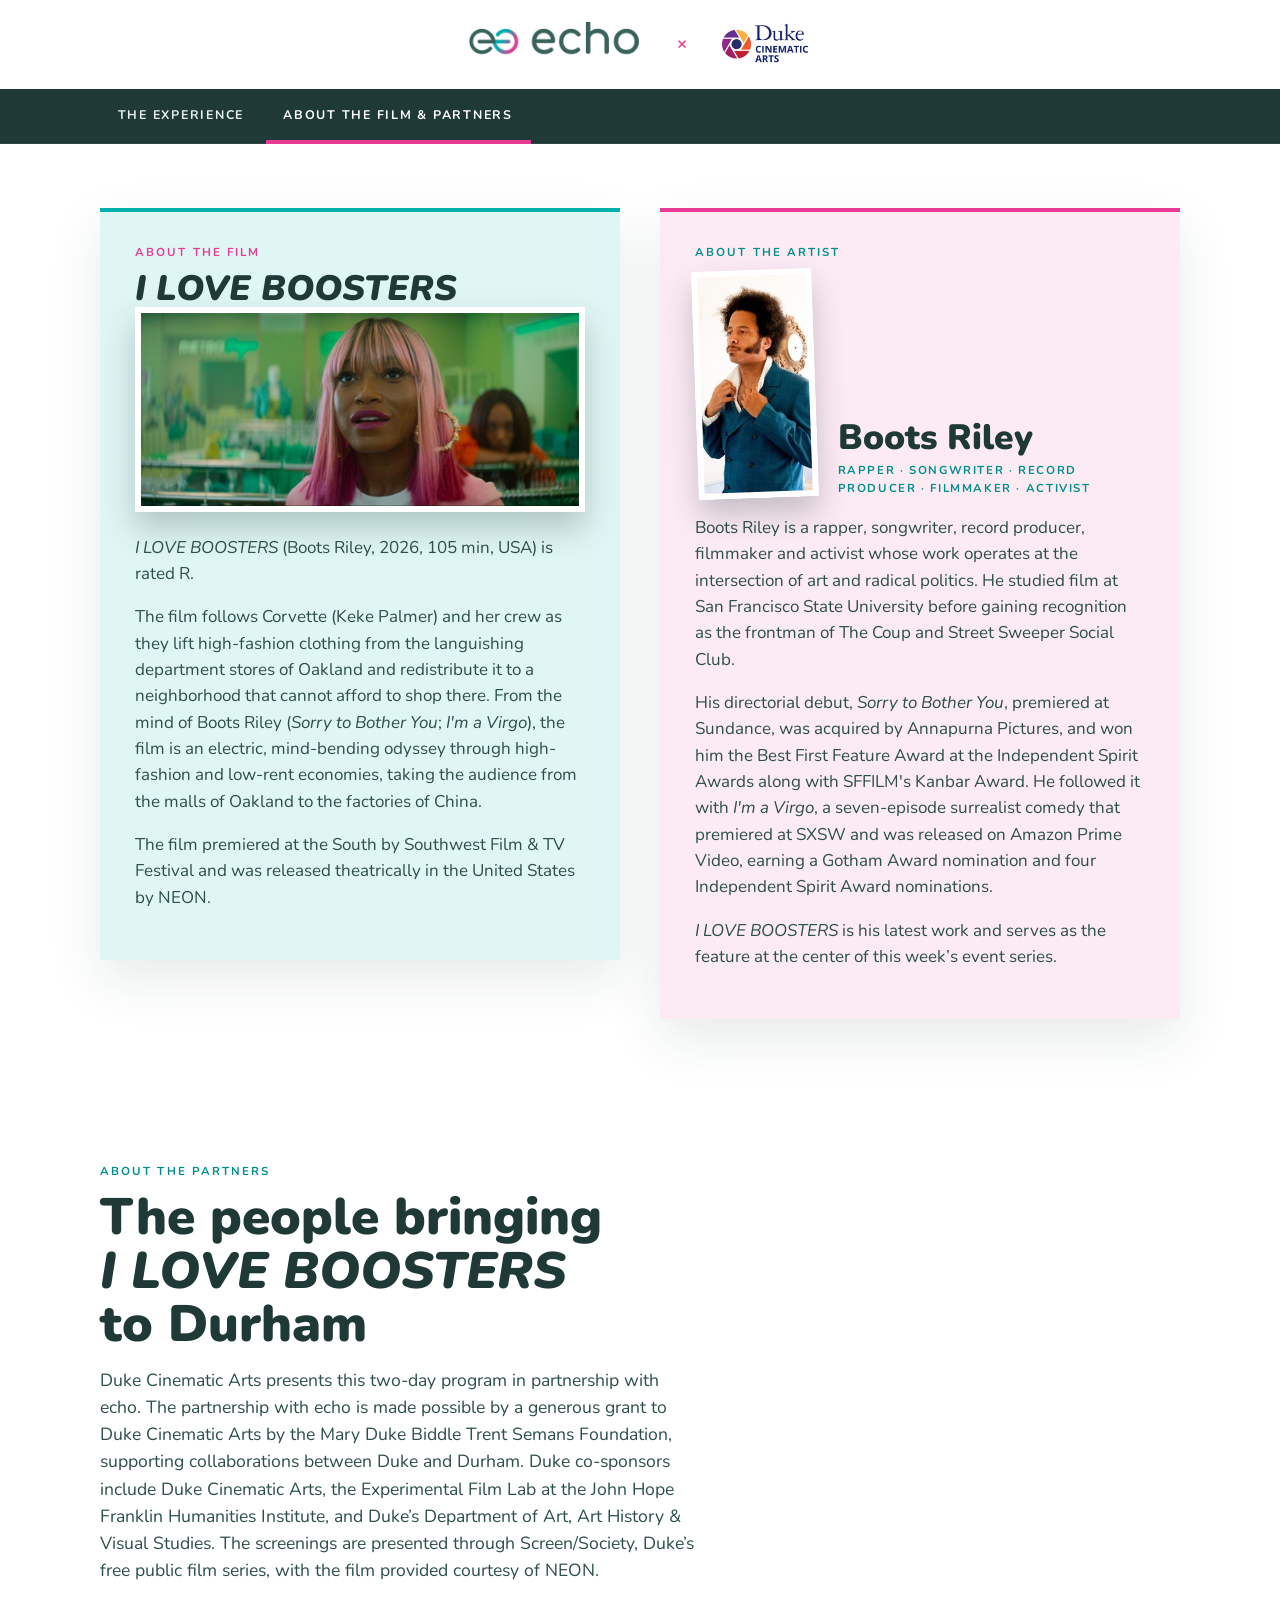
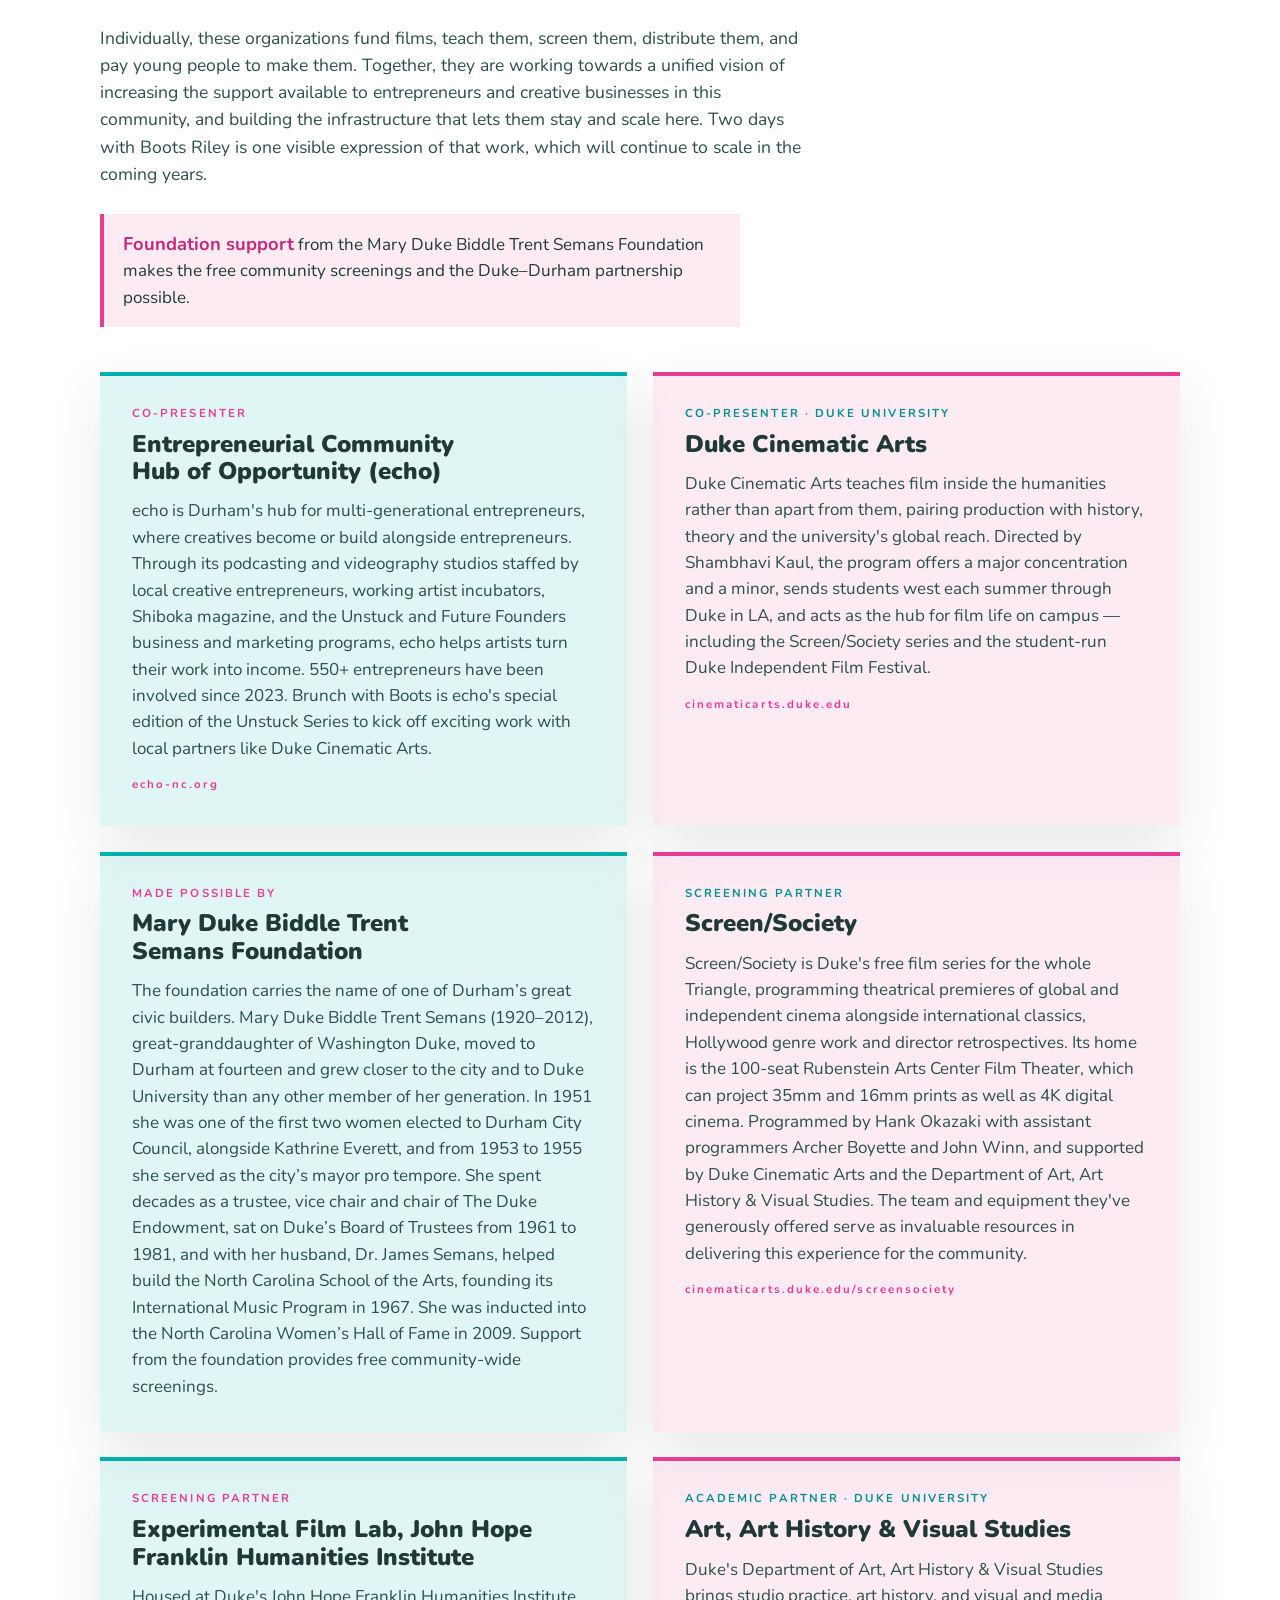
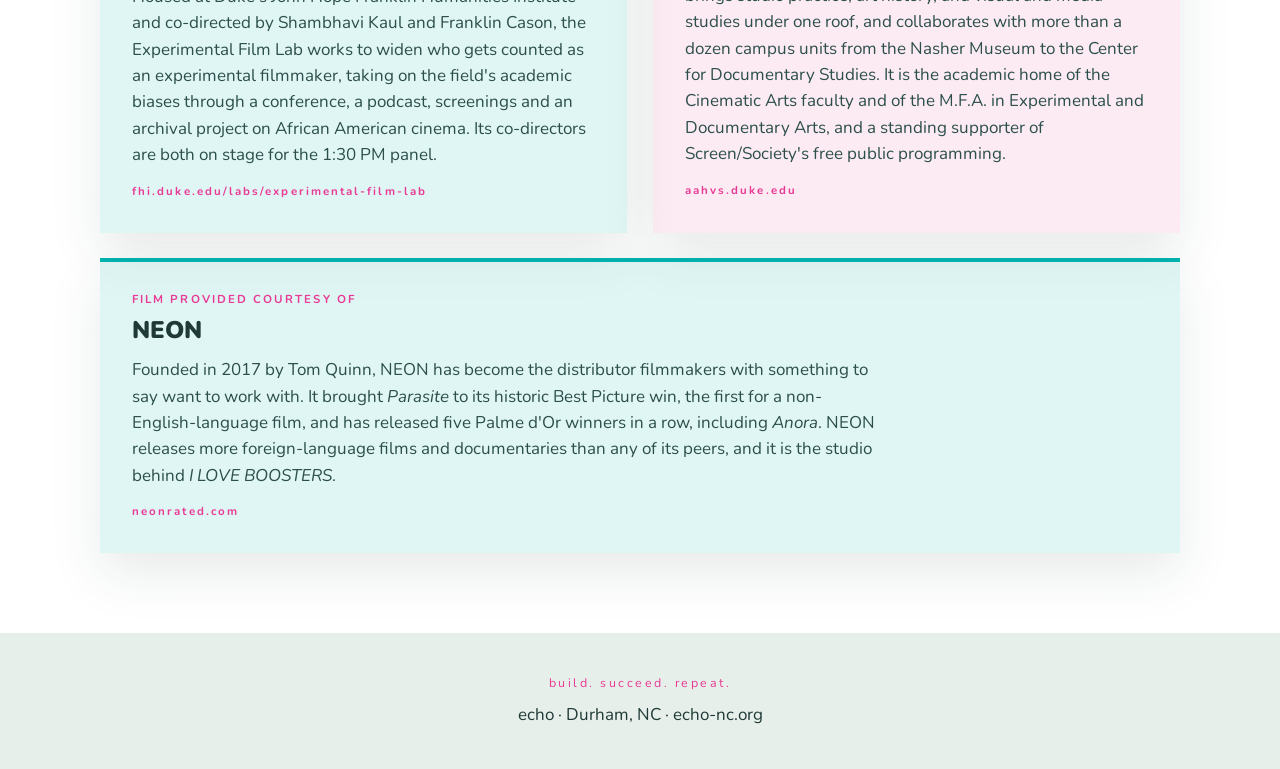
==== about.html @ ab5887fb "Remove mdbf.org link from the Semans Foundation card Co-Authored-By: Claude Fable 5.1 <noreply@anthr" ====
<!doctype html>
<html lang="en">
<head>
  <meta charset="utf-8">
  <meta name="viewport" content="width=device-width, initial-scale=1">
  <title>About the Film &amp; Partners · I LOVE BOOSTERS · echo × Duke Cinematic Arts</title>
  <meta name="description" content="About Boots Riley's I LOVE BOOSTERS (2026, 105 min, rated R), the filmmaker, and the Duke and Durham partners behind two days of free screenings and a community conversation.">
  <meta property="og:title" content="About the Film &amp; Partners · I LOVE BOOSTERS in Durham">
  <meta property="og:image" content="still.jpg">
  <meta property="og:type" content="website">
  <link rel="preconnect" href="https://fonts.googleapis.com">
  <link rel="preconnect" href="https://fonts.gstatic.com" crossorigin>
  <link rel="stylesheet" href="https://fonts.googleapis.com/css2?family=Nunito:ital,wght@0,400;0,600;0,700;0,900;1,400;1,700;1,900&display=swap">
  <link rel="stylesheet" href="styles.css?v=242fa9f0">
  <style>
    /* light theme for this page */
    html{color-scheme:light}
    body{background:var(--white);color:var(--green-ink)}
    .about-film,.partners{background:var(--white)}
    .about-film .about-grid{gap:2.5rem}
    .about-film article,.partner{
      background:rgba(0,176,173,.12);border-top:4px solid var(--sea);color:var(--green-ink);
      box-shadow:0 20px 50px rgba(31,57,54,.10)}
    .about-film article.artist,.partner:nth-child(even){background:rgba(232,59,148,.10);border-top-color:var(--pink)}
    .about-film .eyebrow,.partner .eyebrow{color:var(--pink)}
    .about-film article.artist .eyebrow,.partner:nth-child(even) .eyebrow{color:var(--sea-dim)}
    .about-film h2,.partner h3,.partners-head h2{color:var(--green-ink)}
    .about-film p,.partner p,.partners-head p{color:var(--green-deep)}
    .about-film .roles{color:var(--sea-dim)}
    .about-film .film-still{margin:0 0 1.4rem;border:6px solid var(--white);box-shadow:0 16px 30px rgba(31,57,54,.25)}
    .about-film .film-still img{width:100%;height:auto}
    .about-film .artist-head{margin-bottom:1rem}
    .about-film .artist-head img{box-shadow:0 16px 30px rgba(31,57,54,.25)}
    .partners-head .eyebrow{color:var(--sea-dim)}
    .partner-tag{color:var(--pink)}
    .partner-tag a{color:inherit;text-decoration:none}
    .partner-tag a:hover{text-decoration:underline}
    .partners .vision{max-width:64ch;color:var(--green-deep);font-size:1.1rem;margin:0}
    .partners .def{max-width:64ch;margin:1.6rem 0 2.8rem;background:rgba(232,59,148,.10);border-left-color:var(--pink);color:var(--green-ink)}
    .partners .def b{color:var(--pink-deep)}
  </style>
</head>
<body>
<header class="bar">
  <div class="wrap">
    <img src="logo_echo.png" alt="echo">
    <span class="x">×</span>
    <img src="logo_duke.png" alt="Duke Cinematic Arts">
  </div>
</header>

<nav class="tabs" aria-label="Page sections">
  <div class="wrap">
    <a href="index.html" class="tab">The Experience</a>
    <a href="about.html" class="tab is-active">About the Film &amp; Partners</a>
  </div>
</nav>

<section class="about-film" id="film">
  <div class="wrap about-grid">
    <article>
      <div class="eyebrow">About the film</div>
      <h2><em>I LOVE BOOSTERS</em></h2>
      <figure class="film-still"><img src="still.jpg" alt="Still from I LOVE BOOSTERS"></figure>
      <p><i>I LOVE BOOSTERS</i> (Boots Riley, 2026, 105 min, USA) is rated R.</p>
      <p>The film follows Corvette (Keke Palmer) and her crew as they lift high-fashion clothing from the languishing department stores of Oakland and redistribute it to a neighborhood that cannot afford to shop there. From the mind of Boots Riley (<i>Sorry to Bother You</i>; <i>I'm a Virgo</i>), the film is an electric, mind-bending odyssey through high-fashion and low-rent economies, taking the audience from the malls of Oakland to the factories of China.</p>
      <p>The film premiered at the South by Southwest Film &amp; TV Festival and was released theatrically in the United States by NEON.</p>
    </article>
    <article class="artist">
      <div class="eyebrow">About the artist</div>
      <div class="artist-head">
        <img src="boots2.jpg" alt="Boots Riley">
        <div>
          <h2>Boots Riley</h2>
          <p class="roles">Rapper · songwriter · record producer · filmmaker · activist</p>
        </div>
      </div>
      <p>Boots Riley is a rapper, songwriter, record producer, filmmaker and activist whose work operates at the intersection of art and radical politics. He studied film at San Francisco State University before gaining recognition as the frontman of The Coup and Street Sweeper Social Club.</p>
      <p>His directorial debut, <i>Sorry to Bother You</i>, premiered at Sundance, was acquired by Annapurna Pictures, and won him the Best First Feature Award at the Independent Spirit Awards along with SFFILM's Kanbar Award. He followed it with <i>I'm a Virgo</i>, a seven-episode surrealist comedy that premiered at SXSW and was released on Amazon Prime Video, earning a Gotham Award nomination and four Independent Spirit Award nominations.</p>
      <p><i>I LOVE BOOSTERS</i> is his latest work and serves as the feature at the center of this week’s event series.</p>
    </article>
  </div>
</section>

<section class="partners" id="partners">
  <div class="wrap">
    <div class="partners-head">
      <div class="eyebrow">About the partners</div>
      <h2>The people bringing <em>I LOVE BOOSTERS</em> to Durham</h2>
      <p>Duke Cinematic Arts presents this two-day program in partnership with echo. The partnership with echo is made possible by a generous grant to Duke Cinematic Arts by the Mary Duke Biddle Trent Semans Foundation, supporting collaborations between Duke and Durham. Duke co-sponsors include Duke Cinematic Arts, the Experimental Film Lab at the John Hope Franklin Humanities Institute, and Duke’s Department of Art, Art History &amp; Visual Studies. The screenings are presented through Screen/Society, Duke’s free public film series, with the film provided courtesy of NEON.</p>
    </div>
    <p class="vision">Individually, these organizations fund films, teach them, screen them, distribute them, and pay young people to make them. Together, they are working towards a unified vision of increasing the support available to entrepreneurs and creative businesses in this community, and building the infrastructure that lets them stay and scale here. Two days with Boots Riley is one visible expression of that work, which will continue to scale in the coming years.</p>
    <div class="def"><b>Foundation support</b> from the Mary Duke Biddle Trent Semans Foundation makes the free community screenings and the Duke–Durham partnership possible.</div>
    <div class="partner-grid">
      <div class="partner">
        <div class="eyebrow">Co-presenter</div>
        <h3>Entrepreneurial Community Hub of Opportunity (echo)</h3>
        <p>echo is Durham's hub for multi-generational entrepreneurs, where creatives become or build alongside entrepreneurs. Through its podcasting and videography studios staffed by local creative entrepreneurs, working artist incubators, Shiboka magazine, and the Unstuck and Future Founders business and marketing programs, echo helps artists turn their work into income. 550+ entrepreneurs have been involved since 2023. Brunch with Boots is echo's special edition of the Unstuck Series to kick off exciting work with local partners like Duke Cinematic Arts.</p>
      <div class="partner-tag"><a href="https://echo-nc.org" target="_blank" rel="noopener">echo-nc.org</a></div>
      </div>
      <div class="partner">
        <div class="eyebrow">Co-presenter · Duke University</div>
        <h3>Duke Cinematic Arts</h3>
        <p>Duke Cinematic Arts teaches film inside the humanities rather than apart from them, pairing production with history, theory and the university's global reach. Directed by Shambhavi Kaul, the program offers a major concentration and a minor, sends students west each summer through Duke in LA, and acts as the hub for film life on campus — including the Screen/Society series and the student-run Duke Independent Film Festival.</p>
      <div class="partner-tag"><a href="https://cinematicarts.duke.edu" target="_blank" rel="noopener">cinematicarts.duke.edu</a></div>
      </div>
      <div class="partner">
        <div class="eyebrow">Made possible by</div>
        <h3>Mary Duke Biddle Trent Semans Foundation</h3>
        <p>The foundation carries the name of one of Durham’s great civic builders. Mary Duke Biddle Trent Semans (1920–2012), great-granddaughter of Washington Duke, moved to Durham at fourteen and grew closer to the city and to Duke University than any other member of her generation. In 1951 she was one of the first two women elected to Durham City Council, alongside Kathrine Everett, and from 1953 to 1955 she served as the city’s mayor pro tempore. She spent decades as a trustee, vice chair and chair of The Duke Endowment, sat on Duke’s Board of Trustees from 1961 to 1981, and with her husband, Dr. James Semans, helped build the North Carolina School of the Arts, founding its International Music Program in 1967. She was inducted into the North Carolina Women’s Hall of Fame in 2009. Support from the foundation provides free community-wide screenings.</p>
      </div>
      <div class="partner">
        <div class="eyebrow">Screening partner</div>
        <h3>Screen/Society</h3>
        <p>Screen/Society is Duke's free film series for the whole Triangle, programming theatrical premieres of global and independent cinema alongside international classics, Hollywood genre work and director retrospectives. Its home is the 100-seat Rubenstein Arts Center Film Theater, which can project 35mm and 16mm prints as well as 4K digital cinema. Programmed by Hank Okazaki with assistant programmers Archer Boyette and John Winn, and supported by Duke Cinematic Arts and the Department of Art, Art History &amp; Visual Studies. The team and equipment they've generously offered serve as invaluable resources in delivering this experience for the community.</p>
      <div class="partner-tag"><a href="https://cinematicarts.duke.edu/screensociety" target="_blank" rel="noopener">cinematicarts.duke.edu/screensociety</a></div>
      </div>
      <div class="partner">
        <div class="eyebrow">Screening partner</div>
        <h3>Experimental Film Lab, John Hope Franklin Humanities Institute</h3>
        <p>Housed at Duke's John Hope Franklin Humanities Institute and co-directed by Shambhavi Kaul and Franklin Cason, the Experimental Film Lab works to widen who gets counted as an experimental filmmaker, taking on the field's academic biases through a conference, a podcast, screenings and an archival project on African American cinema. Its co-directors are both on stage for the 1:30 PM panel.</p>
      <div class="partner-tag"><a href="https://fhi.duke.edu/labs/experimental-film-lab" target="_blank" rel="noopener">fhi.duke.edu/labs/experimental-film-lab</a></div>
      </div>
      <div class="partner">
        <div class="eyebrow">Academic partner · Duke University</div>
        <h3>Art, Art History &amp; Visual Studies</h3>
        <p>Duke's Department of Art, Art History &amp; Visual Studies brings studio practice, art history, and visual and media studies under one roof, and collaborates with more than a dozen campus units from the Nasher Museum to the Center for Documentary Studies. It is the academic home of the Cinematic Arts faculty and of the M.F.A. in Experimental and Documentary Arts, and a standing supporter of Screen/Society's free public programming.</p>
      <div class="partner-tag"><a href="https://aahvs.duke.edu" target="_blank" rel="noopener">aahvs.duke.edu</a></div>
      </div>
      <div class="partner">
        <div class="eyebrow">Film provided courtesy of</div>
        <h3>NEON</h3>
        <p>Founded in 2017 by Tom Quinn, NEON has become the distributor filmmakers with something to say want to work with. It brought <i>Parasite</i> to its historic Best Picture win, the first for a non-English-language film, and has released five Palme d'Or winners in a row, including <i>Anora</i>. NEON releases more foreign-language films and documentaries than any of its peers, and it is the studio behind <i>I LOVE BOOSTERS</i>.</p>
      <div class="partner-tag"><a href="https://neonrated.com" target="_blank" rel="noopener">neonrated.com</a></div>
      </div>
    </div>
  </div>
</section>

<footer>
  <div class="wrap">
    <span class="tag">build. succeed. repeat.</span>
    <span>echo · Durham, NC · echo-nc.org</span>
  </div>
</footer>
</body>
</html>
---- styles.css ----
:root{
  /* echo brand kit */
  --green:#38635e; --green-deep:#2c4f4b; --green-ink:#1f3936;
  --mint:#e7efeb; --mint-dim:#c9d8d2;
  --pink:#e83b94; --pink-deep:#c42a79; --pink-velvet:#9c1f60; --pink-shadow:#5c1039;
  --sea:#00b0ad; --sea-dim:#008f8c; --white:#ffffff;
  --display:'Nunito', 'Proxima Nova', 'Segoe UI', system-ui, sans-serif;
  --body:'Nunito', 'Proxima Nova', 'Segoe UI', system-ui, sans-serif;
  --mono:'Nunito', 'Proxima Nova', 'Segoe UI', system-ui, sans-serif;
}
*{box-sizing:border-box}
html{color-scheme:dark}
body{margin:0;background:var(--green-ink);color:var(--white);font-family:var(--body);font-size:17px;line-height:1.55;overflow-x:hidden}
a{color:inherit}
img{max-width:100%;display:block}
h1,h2,h3{text-wrap:balance;margin:0}
.eyebrow{font-family:var(--mono);font-weight:700;font-size:.72rem;letter-spacing:.18em;text-transform:uppercase}

/* ---------- CURTAIN ---------- */
#stage{position:fixed;inset:0;z-index:100;pointer-events:auto}
#stage.open{pointer-events:none}
.panel{position:absolute;top:0;bottom:0;width:52%;
  background:
    repeating-linear-gradient(90deg,
      rgba(0,0,0,.28) 0 6px, rgba(0,0,0,0) 6px 38px,
      rgba(255,255,255,.10) 38px 52px, rgba(0,0,0,0) 52px 80px),
    linear-gradient(90deg,var(--pink-shadow),var(--pink-velvet) 30%,var(--pink-deep) 50%,var(--pink-velvet) 70%,var(--pink-shadow));
  box-shadow:0 0 60px rgba(0,0,0,.6);
  transition:transform 1.9s cubic-bezier(.76,0,.24,1), filter 1.9s ease;
  transform-origin:top;
}
.panel::after{content:"";position:absolute;inset:0;background:linear-gradient(180deg,rgba(0,0,0,.35),transparent 18%,transparent 85%,rgba(0,0,0,.45))}
.panel.l{left:0;border-right:2px solid var(--pink-shadow)}
.panel.r{right:0;border-left:2px solid var(--pink-shadow)}
#stage.open .panel.l{transform:translateX(-104%) scaleX(.55);filter:brightness(.7)}
#stage.open .panel.r{transform:translateX(104%) scaleX(.55);filter:brightness(.7)}
.valance{position:absolute;left:0;right:0;top:0;height:78px;z-index:2;
  background:linear-gradient(180deg,var(--pink-deep),var(--pink-velvet));
  border-bottom:6px solid var(--sea);
  transition:transform 1.2s cubic-bezier(.76,0,.24,1) .5s;}
.valance::before{content:"";position:absolute;left:0;right:0;bottom:-30px;height:30px;
  background:radial-gradient(circle at 50% 0,var(--pink-velvet) 0 58%,transparent 62%) 0 0/60px 30px repeat-x}
.valance::after{content:"";position:absolute;left:0;right:0;top:30px;height:12px;
  background:radial-gradient(circle,var(--sea) 0 3px,transparent 4px) 0 0/40px 12px repeat-x;opacity:.9;animation:twinkle 1.2s steps(2) infinite}
#stage.open .valance{transform:translateY(-140%)}
@keyframes twinkle{50%{opacity:.35}}
.stage-copy{position:absolute;inset:0;display:grid;place-items:center;text-align:center;z-index:3;
  transition:opacity .6s ease}
#stage.open .stage-copy{opacity:0}
.stage-copy .eyebrow{color:var(--white)}
.stage-copy h1 em{font-style:italic}
.stage-copy h1{font-family:var(--display);font-weight:900;font-size:clamp(2.4rem,8vw,5.6rem);line-height:1;color:var(--white);letter-spacing:-.01em;text-shadow:0 6px 0 var(--pink-shadow),0 16px 40px rgba(0,0,0,.5)}
.stage-copy button{margin-top:1.6rem;font:700 .8rem var(--mono);letter-spacing:.2em;text-transform:uppercase;background:var(--sea);color:var(--white);border:0;padding:1rem 1.8rem;border-radius:999px;cursor:pointer;box-shadow:0 8px 0 var(--sea-dim)}
.stage-copy button:hover{transform:translateY(2px);box-shadow:0 6px 0 var(--sea-dim)}
.stage-copy button:focus-visible{outline:3px solid var(--mint);outline-offset:3px}
.spot{position:absolute;inset:0;z-index:1;background:radial-gradient(ellipse 40% 55% at 50% 45%,rgba(231,239,235,.32),transparent 70%);mix-blend-mode:screen;animation:sway 5s ease-in-out infinite alternate}
@keyframes sway{from{transform:translateX(-4%)}to{transform:translateX(4%)}}
.presenters{display:grid;justify-items:center;gap:.7rem;margin-bottom:1.4rem}
.lockup{display:inline-flex;align-items:center;gap:1.1rem;background:var(--white);padding:.7rem 1.3rem;border-radius:999px;box-shadow:0 12px 30px rgba(0,0,0,.35)}
.lockup img{height:34px;width:auto}
.lockup .x{font-family:var(--mono);font-weight:700;color:var(--pink);font-size:1.1rem}
@media (max-width:820px){.lockup img{height:26px}.lockup{gap:.8rem;padding:.55rem 1rem}}

/* curtain pull rope */
.rope-wrap{display:grid;justify-items:center;gap:.4rem;margin-top:1.4rem}
.rope{position:relative;width:64px;height:150px;background:none;border:0;padding:0;cursor:grab;touch-action:none;display:block;transform-origin:top center;transition:transform .35s cubic-bezier(.2,.8,.2,1)}
.rope.pulling{cursor:grabbing;transition:none}
.rope .cord{position:absolute;left:50%;top:0;width:8px;height:96px;margin-left:-4px;border-radius:4px;transform-origin:top center;
  background:repeating-linear-gradient(-45deg,var(--sea) 0 6px,var(--sea-dim) 6px 12px);box-shadow:0 0 0 1px rgba(0,0,0,.25)}
.rope .knot{position:absolute;left:50%;top:92px;width:26px;height:16px;margin-left:-13px;border-radius:8px;background:var(--sea-dim);box-shadow:inset 0 -3px 0 rgba(0,0,0,.25)}
.rope .tassel{position:absolute;left:50%;top:106px;width:34px;height:44px;margin-left:-17px;border-radius:4px 4px 10px 10px;
  background:repeating-linear-gradient(90deg,var(--sea) 0 3px,var(--sea-dim) 3px 5px);box-shadow:0 10px 20px rgba(0,0,0,.35)}
.rope:hover .cord,.rope:focus-visible .cord{filter:brightness(1.1)}
.rope:focus-visible{outline:3px solid var(--white);outline-offset:6px;border-radius:8px}
.rope-hint{font-family:var(--mono);font-weight:700;font-size:.72rem;letter-spacing:.2em;text-transform:uppercase;color:var(--white);animation:bob 1.6s ease-in-out infinite}
@keyframes bob{50%{transform:translateY(4px)}}
.rope-corner{position:fixed;top:0;right:max(18px,4vw);height:110px;width:56px;z-index:101;opacity:0;pointer-events:none;transform:translateY(-70px);transition:opacity .5s ease 1.6s,transform .5s ease 1.6s}
.rope-corner .cord{height:64px}.rope-corner .knot{top:60px}.rope-corner .tassel{top:74px;height:34px}
#stage.open .rope-corner{opacity:1;pointer-events:auto;transform:translateY(0)}

/* ---------- PAGE ---------- */
.wrap{width:min(1080px,92vw);margin-inline:auto}
header.bar{background:#fff;color:var(--green-ink);padding:1.4rem 0}
header.bar .wrap{display:flex;align-items:center;justify-content:center;gap:2rem;flex-wrap:wrap}
header.bar img{height:44px;width:auto}
header.bar .x{font-family:var(--mono);color:var(--pink);font-weight:700}

/* hero — headline over the film still */
.hero{position:relative;background:var(--green-ink);padding:5rem 0 3.5rem;overflow:hidden;isolation:isolate;min-height:780px;display:flex;align-items:flex-end}
.hero-photo{position:absolute;inset:0;width:100%;height:100%;object-fit:cover;object-position:0% 0%;z-index:-2;max-width:none}
.hero::before{content:"";position:absolute;inset:0;z-index:-1;background:
  linear-gradient(90deg,rgba(31,57,54,.94) 0%,rgba(31,57,54,.8) 40%,rgba(31,57,54,.15) 75%,rgba(31,57,54,.05) 100%),
  linear-gradient(180deg,rgba(31,57,54,.6),transparent 30%,transparent 70%,rgba(31,57,54,.85))}
.hero::after{content:"";position:absolute;left:0;right:0;top:10px;height:12px;z-index:0;
  background:radial-gradient(circle,var(--mint) 0 3px,transparent 3.5px) 0 0/22px 12px repeat-x;opacity:.8;
  box-shadow:0 calc(100% + 0px) 0 0 transparent}
.hero .film-bottom{display:none}
.hero .hero-wrap{position:relative;display:grid;grid-template-columns:1fr;gap:2.5rem}
.hero-copy{max-width:30rem}
.hero-copy .eyebrow{color:var(--sea);margin-bottom:1rem}
.hero-copy h1{font-family:var(--display);font-weight:900;font-size:clamp(2.4rem,5.6vw,4.6rem);line-height:.98;letter-spacing:-.015em;color:var(--white);text-shadow:0 4px 30px rgba(0,0,0,.55)}
.hero-copy h1 em{font-style:italic;color:var(--pink)}
.hero .showtime{margin-top:1.2rem}
.hero .lede{margin-top:1.4rem;text-shadow:0 2px 12px rgba(0,0,0,.5)}
.marquee{border:4px solid var(--sea);padding:1.2rem 1.5rem 1.4rem;position:relative;background:var(--green-deep);
  box-shadow:inset 0 0 0 6px var(--green-ink),0 20px 60px rgba(0,0,0,.35)}
.marquee::before{content:"";position:absolute;inset:-14px;border:3px dotted var(--sea);border-radius:4px;opacity:.9;animation:chase 1.1s steps(2) infinite}
@keyframes chase{50%{opacity:.35}}
.marquee .eyebrow{color:var(--sea);margin-bottom:.8rem}
.marquee h1{font-family:var(--display);font-weight:900;font-size:clamp(2.6rem,6.2vw,5rem);line-height:.98;letter-spacing:-.01em;color:var(--mint)}
.marquee h1 em{font-style:normal;color:var(--pink);display:block}
.showtime{margin-top:1.4rem;display:flex;flex-wrap:wrap;gap:.5rem 1.5rem;font-family:var(--mono);font-weight:700;font-size:.85rem;color:var(--sea)}
.showtime span{white-space:nowrap}
.portrait{position:relative;justify-self:center;width:min(100%,380px)}
.portrait img{border:10px solid var(--mint);box-shadow:0 30px 60px rgba(0,0,0,.45);transform:rotate(-2.5deg)}
.portrait .tag{position:absolute;right:-14px;bottom:22px;background:var(--pink);color:#fff;font-family:var(--mono);font-size:.7rem;letter-spacing:.18em;text-transform:uppercase;padding:.55rem .9rem;transform:rotate(3deg);box-shadow:0 8px 20px rgba(0,0,0,.3)}
.lede{margin-top:1.6rem;max-width:60ch;font-size:1.15rem}
.lede strong{color:#fff}
.quiet{max-width:60ch;color:var(--mint)}
.cta{display:inline-flex;align-items:center;gap:.7rem;margin-top:1.8rem;background:var(--pink);color:#fff;text-decoration:none;font:900 1rem var(--body);letter-spacing:.04em;padding:1rem 1.6rem;border-radius:999px;box-shadow:0 8px 0 var(--pink-deep);transition:transform .15s,box-shadow .15s}
.cta:hover{transform:translateY(3px);box-shadow:0 5px 0 var(--pink-deep)}
.cta:focus-visible{outline:3px solid var(--sea);outline-offset:3px}
.cta .k{font-family:var(--mono);font-size:.7rem;background:rgba(0,0,0,.25);padding:.25rem .5rem;border-radius:4px}

/* hero (universe) + format cards */
.formats{display:grid;grid-template-columns:1fr 1fr;gap:1rem}
.format{display:grid;gap:.35rem;text-decoration:none;background:rgba(44,79,75,.92);backdrop-filter:blur(4px);border:2px solid var(--sea);padding:1.4rem 1.5rem;position:relative;transition:transform .15s,background .15s}
.format:hover{transform:translateY(-3px);background:var(--green-ink)}
.format:focus-visible{outline:3px solid var(--pink);outline-offset:3px}
.format .num{font-family:var(--mono);font-weight:700;font-size:.72rem;letter-spacing:.18em;text-transform:uppercase;color:var(--pink)}
.format .name{font-family:var(--display);font-weight:900;font-size:1.6rem;line-height:1.1;color:var(--white)}
.format .meta{color:var(--mint);font-size:.95rem}
.format .go{margin-top:.6rem;font-weight:900;color:var(--sea)}
.format:nth-child(2){border-color:var(--pink)}
.format:nth-child(2) .num{color:var(--sea)}
.format:nth-child(2) .go{color:var(--pink)}
/* ticket-shaped format cards */
.format.tkt{display:grid;grid-template-columns:1fr 112px;padding:0;gap:0;border:0;overflow:visible;background:none;backdrop-filter:none;
  --tk:var(--sea);
  -webkit-mask:radial-gradient(circle 13px at calc(100% - 112px) 0,transparent 98%,#000) top/100% 51% no-repeat,
               radial-gradient(circle 13px at calc(100% - 112px) 100%,transparent 98%,#000) bottom/100% 51% no-repeat;
          mask:radial-gradient(circle 13px at calc(100% - 112px) 0,transparent 98%,#000) top/100% 51% no-repeat,
               radial-gradient(circle 13px at calc(100% - 112px) 100%,transparent 98%,#000) bottom/100% 51% no-repeat}
.format.tkt:nth-child(2){--tk:var(--pink)}
.format.tkt .tkt-main{display:grid;gap:.35rem;padding:1.4rem 1.5rem;background:rgba(44,79,75,.94);border:2px solid var(--tk);border-right:0;border-radius:14px 0 0 14px;position:relative}
.format.tkt .tkt-stub{display:grid;align-content:center;justify-items:center;gap:.1rem;background:var(--tk);color:var(--white);border-left:2px dashed rgba(255,255,255,.7);border-radius:0 14px 14px 0;padding:1rem .6rem;text-align:center}
.format.tkt .stub-mo,.format.tkt .stub-admit{font-family:var(--mono);font-weight:700;font-size:.62rem;letter-spacing:.16em;text-transform:uppercase}
.format.tkt .stub-day{font-family:var(--display);font-weight:900;font-size:2.6rem;line-height:1}
.format.tkt .stub-admit{margin-top:.3rem;border:1.5px solid rgba(255,255,255,.7);padding:.2rem .45rem;border-radius:4px;font-size:.55rem}
.format.tkt .ico{color:var(--tk)}
.format.tkt .num{color:var(--tk)}
.format.tkt .go{color:var(--tk)}
.format.tkt:hover{transform:translateY(-3px);background:none}
.format.tkt:hover .tkt-main{background:var(--green-ink)}

/* box-office showtimes board */
.boxoffice{margin:0;max-width:none;width:100%;border:6px solid var(--green-ink);border-radius:14px;background:var(--green-ink);box-shadow:0 20px 50px rgba(0,0,0,.35),inset 0 0 0 2px rgba(255,255,255,.12);overflow:hidden}
.bo-head,.bo-foot{display:flex;justify-content:space-between;align-items:center;gap:1rem;padding:.55rem .9rem;font-family:var(--mono);font-weight:700;font-size:.7rem;letter-spacing:.2em;text-transform:uppercase;color:var(--white);background:var(--sea)}
.bo-head{position:relative}
.bo-head::before,.bo-head::after{content:"";position:absolute;left:8px;right:8px;height:6px;background:radial-gradient(circle,var(--white) 0 2px,transparent 2.5px) 0 0/16px 6px repeat-x;opacity:.85}
.bo-head::before{top:2px}.bo-head::after{bottom:2px}
.bo-foot{background:var(--green-deep);color:var(--mint);font-size:.62rem}
.bo-board{background:
  repeating-linear-gradient(180deg,rgba(255,255,255,.06) 0 1px,transparent 1px 9px),
  var(--green-ink);padding:.6rem .9rem}
.bo-row{display:grid;grid-template-columns:auto 1fr;gap:1rem;align-items:center;padding:.9rem .2rem;border-bottom:2px dashed rgba(255,255,255,.18)}
.bo-row:last-child{border-bottom:0}
.bo-time{font-family:var(--display);font-weight:900;font-size:2.4rem;line-height:1;letter-spacing:-.02em;color:var(--white);background:var(--white);color:var(--green-ink);padding:.35rem .55rem .3rem;border-radius:6px;min-width:6.2rem;text-align:center;box-shadow:inset 0 -3px 0 rgba(0,0,0,.15)}
.bo-time small{display:block;font-family:var(--mono);font-weight:700;font-size:.62rem;letter-spacing:.2em;margin-top:.15rem}
.bo-copy{display:grid;gap:.25rem}
.bo-copy b{font-family:var(--display);font-weight:900;font-size:1rem;line-height:1.2;letter-spacing:.04em;text-transform:uppercase;color:var(--white)}
.bo-copy span{font-size:.85rem;line-height:1.4;color:var(--mint)}
@media (max-width:820px){.bo-row{grid-template-columns:1fr}.bo-time{justify-self:start}}

/* showings + flyer */
.frames{display:grid;gap:2.2rem}
.frame.flyer{transform:rotate(-1.5deg)}
.sponsors{margin:1.2rem 0 0;max-width:52ch;font-size:.85rem;color:var(--mint);line-height:1.5;border-top:2px dashed rgba(255,255,255,.35);padding-top:1rem}
.feature .wrap + .wrap{margin-top:2rem}
@media (max-width:820px){.frame.flyer{transform:none}}

/* partners tab */
.partners{background:var(--green-deep);padding:4rem 0 5rem}
.partners-head{max-width:60ch;margin-bottom:2.5rem}
.partners-head .eyebrow{color:var(--sea);margin-bottom:.6rem}
.partners-head h2{font-family:var(--display);font-weight:900;font-size:clamp(2rem,4.5vw,3.2rem);line-height:1.05;color:var(--white)}
.partners-head p{color:var(--mint);font-size:1.1rem;margin:.9rem 0 0}
.partner-grid{display:grid;grid-template-columns:repeat(2,minmax(0,1fr));gap:1.6rem}
.partner{background:var(--green);border-top:4px solid var(--pink);padding:1.8rem 2rem 2rem;box-shadow:0 20px 50px rgba(0,0,0,.25);display:grid;gap:.5rem;align-content:start}
.partner:nth-child(even){border-top-color:var(--sea)}
.partner .eyebrow{color:var(--sea)}
.partner h3{font-family:var(--display);font-weight:900;font-size:1.5rem;line-height:1.15;color:var(--white)}
.partner p{margin:.3rem 0 0;color:var(--mint);max-width:60ch}
.partner-mark{display:flex;align-items:center;min-height:64px;margin-bottom:.4rem}
.partner-mark img{height:44px;width:auto;background:var(--white);padding:.5rem .9rem;border-radius:8px}
.partner-mark.plate{background:var(--green-ink);color:var(--white);padding:.7rem 1rem;border-radius:8px;flex-direction:column;align-items:flex-start;gap:.15rem}
.partner-mark.plate span{font-family:var(--display);font-weight:900;font-size:1.05rem;letter-spacing:-.01em;line-height:1.15}
.partner-mark.plate small{font-family:var(--mono);font-weight:700;font-size:.62rem;letter-spacing:.14em;text-transform:uppercase;color:var(--sea)}
.partner-tag{font-family:var(--mono);font-weight:700;font-size:.72rem;letter-spacing:.18em;color:var(--pink);margin-top:.4rem}
.partner:last-child:nth-child(odd){grid-column:1/-1}
.partner:last-child:nth-child(odd) p{max-width:75ch}
@media (max-width:820px){.partner-grid{grid-template-columns:1fr}}

/* echo member surprise */
.surprise-btn{position:fixed;right:max(18px,3vw);bottom:22px;z-index:90;display:inline-flex;align-items:center;gap:.7rem;background:var(--pink);color:var(--white);border:0;border-radius:999px;padding:.7rem 1.2rem .7rem .9rem;font-family:var(--body);font-weight:900;font-size:.95rem;line-height:1.05;cursor:pointer;box-shadow:0 10px 0 var(--pink-deep),0 20px 40px rgba(0,0,0,.35);animation:hover-bob 2.4s ease-in-out infinite;text-align:left}
.surprise-btn small{display:block;font-family:var(--mono);font-weight:700;font-size:.62rem;letter-spacing:.16em;text-transform:uppercase;opacity:.9;margin-bottom:.15rem}
.surprise-btn svg{flex:none;background:rgba(255,255,255,.18);border-radius:50%;padding:.35rem;width:36px;height:36px}
.surprise-btn:hover{animation-play-state:paused;transform:translateY(3px);box-shadow:0 7px 0 var(--pink-deep),0 16px 30px rgba(0,0,0,.35)}
.surprise-btn:focus-visible{outline:3px solid var(--sea);outline-offset:3px}
@keyframes hover-bob{0%,100%{transform:translateY(0)}50%{transform:translateY(-8px)}}
.surprise{position:fixed;inset:0;z-index:95;display:grid;place-items:center;padding:1.2rem}
.surprise[hidden],.panel-tab[hidden]{display:none!important}
.surprise-backdrop{position:absolute;inset:0;background:rgba(31,57,54,.8);backdrop-filter:blur(3px)}
.surprise-card{position:relative;width:min(680px,100%);max-height:92vh;overflow:auto;background:var(--green);color:var(--white);border:2px solid var(--pink);border-radius:16px;padding:2rem 2rem 1.8rem;box-shadow:0 40px 80px rgba(0,0,0,.5)}
.surprise-close{position:absolute;top:.7rem;right:.8rem;width:36px;height:36px;border-radius:50%;border:0;background:var(--green-ink);color:var(--white);font-size:1.4rem;line-height:1;cursor:pointer}
.surprise-close:focus-visible{outline:3px solid var(--sea)}
.tkt-top{display:grid;grid-template-columns:1fr auto;gap:1.5rem;align-items:start}
.surprise-card .eyebrow{color:var(--sea);margin-bottom:.6rem}
.surprise-card h2{font-family:var(--display);font-weight:900;font-size:clamp(1.5rem,3.4vw,2.1rem);line-height:1.1;color:var(--white)}
.surprise-card h2 em{font-style:italic;color:var(--pink)}
.surprise-card p{color:var(--mint);margin:.7rem 0 0;max-width:52ch}
.big-stub{background:var(--pink);color:var(--white);border-radius:12px;padding:.9rem .9rem;display:grid;justify-items:center;gap:.1rem;text-align:center;min-width:96px}
.big-stub .stub-mo,.big-stub .stub-admit{font-family:var(--mono);font-weight:700;font-size:.62rem;letter-spacing:.16em;text-transform:uppercase}
.big-stub .stub-day{font-family:var(--display);font-weight:900;font-size:2.6rem;line-height:1}
.big-stub .stub-admit{margin-top:.3rem;border:1.5px solid rgba(255,255,255,.7);padding:.2rem .45rem;border-radius:4px;font-size:.55rem}
.surprise-dl{display:grid;grid-template-columns:auto 1fr;gap:.4rem 1.2rem;margin:1.4rem 0 0;border-top:2px dashed rgba(255,255,255,.35);padding-top:1.2rem}
.surprise-dl dt{font-family:var(--mono);font-weight:700;font-size:.7rem;letter-spacing:.18em;text-transform:uppercase;color:var(--sea);padding-top:.2rem}
.surprise-dl dd{margin:0}
.surprise-card .note{margin-top:1.2rem;background:rgba(31,57,54,.6);border-left:4px solid var(--sea);padding:.8rem 1rem;font-size:.95rem;color:var(--white)}
.surprise-card .parking{margin-top:1rem;max-width:none}
.surprise-card .parking summary{background:var(--sea);box-shadow:0 6px 0 var(--sea-dim)}
@media (max-width:820px){.tkt-top{grid-template-columns:1fr}.big-stub{justify-self:start}.surprise-btn{right:14px;bottom:14px;font-size:.85rem}}

/* poster lightbox */
button.frame.flyer{cursor:zoom-in;border:0;font:inherit;color:inherit;text-align:left;width:100%;display:block}
button.frame.flyer:focus-visible{outline:3px solid var(--white);outline-offset:4px}
.frame .expand{position:absolute;right:14px;bottom:14px;width:36px;height:36px;border-radius:50%;background:var(--sea);color:var(--white);display:grid;place-items:center;box-shadow:0 6px 16px rgba(0,0,0,.35)}
.lightbox{position:fixed;inset:0;z-index:96;display:grid;place-items:center;padding:1.5rem}
.lightbox[hidden]{display:none!important}
.lightbox-backdrop{position:absolute;inset:0;background:rgba(31,57,54,.9);backdrop-filter:blur(3px)}
.lightbox img{position:relative;max-width:min(96vw,1400px);max-height:90vh;width:auto;height:auto;box-shadow:0 40px 80px rgba(0,0,0,.6);border:6px solid var(--white)}
.lightbox-close{position:fixed;top:1rem;right:1rem;z-index:2}

.inline-logo{display:inline-block;height:1.15em;width:auto;vertical-align:-.18em;background:var(--white);padding:.12em .4em;border-radius:.4em}
.showtime .with-logo{display:inline-flex;align-items:center;gap:.4em}
.showtime .inline-logo{height:1.7em}
.surprise-lock{display:grid;gap:.6rem;justify-items:start}
.lock-icon{width:52px;height:52px;border-radius:50%;background:var(--pink);color:var(--white);display:grid;place-items:center;margin-bottom:.3rem}
.lock-field{display:grid;gap:.35rem;width:min(100%,360px);margin-top:.6rem}
.lock-field span{font-family:var(--mono);font-weight:700;font-size:.7rem;letter-spacing:.18em;text-transform:uppercase;color:var(--sea)}
.lock-field input{font:600 1.1rem var(--body);padding:.75rem .9rem;border-radius:8px;border:2px solid var(--sea);background:var(--green-ink);color:var(--white);width:100%}
.lock-field input:focus{outline:3px solid var(--pink);outline-offset:2px}
.lock-error{color:var(--white);background:rgba(232,59,148,.25);border-left:4px solid var(--pink);padding:.6rem .9rem;margin:0;font-size:.95rem}
.lock-error[hidden]{display:none!important}
.surprise-lock .cta{margin-top:.6rem}
.surprise-body[hidden],.surprise-lock[hidden]{display:none!important}
.surprise-card .surprise-h2{font-family:var(--display);font-weight:900;font-size:clamp(1.5rem,3.4vw,2.1rem);line-height:1.1;color:var(--white)}
.surprise-card .surprise-h2 em{font-style:italic;color:var(--pink)}
/* brunch section reuses hero styling */
.brunch{position:relative;background:var(--green);padding:4.5rem 0 5rem;overflow:hidden}
.brunch::before{content:"";position:absolute;inset:0;background:radial-gradient(ellipse 55% 70% at 70% 30%,rgba(0,176,173,.16),transparent 70%),repeating-linear-gradient(0deg,transparent 0 3px,rgba(0,0,0,.05) 3px 4px);pointer-events:none}
.brunch-wrap{position:relative;display:grid;grid-template-columns:1fr;gap:2.5rem}
.marquee.small{display:grid;grid-template-columns:1.15fr .85fr;gap:2.5rem;align-items:center;padding:2rem 2.2rem}
.marquee.small .portrait{width:min(100%,250px);justify-self:end}
.brunch-body{display:grid;grid-template-columns:1.1fr .9fr;gap:3rem;align-items:start}
.brunch-body .pull{margin-top:0}
.marquee.small h1{font-size:clamp(2.4rem,5.4vw,4.4rem)}
.marquee.small .eyebrow,.marquee.small .showtime{color:var(--white)}
.marquee.small{border-color:var(--white)}
.marquee.small::before{border-color:var(--white)}
@media (max-width:820px){.formats{grid-template-columns:1fr}.hero{min-height:0;padding-top:300px}.hero-photo{height:320px;object-position:52% 30%}.hero::before{background:linear-gradient(180deg,rgba(31,57,54,.1) 0%,rgba(31,57,54,.1) 200px,rgba(31,57,54,1) 320px,rgba(31,57,54,1) 100%)}.brunch-wrap{grid-template-columns:1fr}.marquee.small{grid-template-columns:1fr;padding:1.4rem 1.4rem 1.8rem}.marquee.small .portrait{justify-self:center;width:min(70%,220px)}.brunch-body{grid-template-columns:1fr}}

/* ticket stub */
.ticket-strip{background:var(--mint);color:var(--green-ink);padding:3.5rem 0;font-size:20px}
.ticket{display:grid;grid-template-columns:1fr auto;border:2px dashed var(--green);border-radius:14px;overflow:hidden;background:#fff;box-shadow:0 20px 50px rgba(20,48,44,.12)}
.ticket .main{padding:1.8rem 2rem}
.ticket .stub{border-left:2px dashed var(--green);padding:1.8rem 1.6rem;display:grid;align-content:center;justify-items:center;text-align:center;background:var(--sea);color:var(--white);position:relative;min-width:170px}
.ticket .stub::before,.ticket .stub::after{content:"";position:absolute;left:-14px;width:24px;height:24px;border-radius:50%;background:var(--mint)}
.ticket .stub::before{top:-14px}.ticket .stub::after{bottom:-14px}
.ticket .eyebrow{color:var(--pink)}
.ticket h2{font-family:var(--display);font-weight:900;font-size:2rem;color:var(--green);margin:.3rem 0 .8rem}
.ticket dl{display:grid;grid-template-columns:auto 1fr;gap:.35rem 1.2rem;margin:0;font-size:1rem}
.ticket dt{font-family:var(--mono);font-weight:700;font-size:.72rem;letter-spacing:.18em;text-transform:uppercase;color:var(--sea);padding-top:.25rem}
.ticket dd{margin:0;font-weight:400}
.stub .big{font-family:var(--display);font-weight:900;font-size:3.2rem;line-height:1;color:var(--white)}
.stub .mono{font-family:var(--mono);font-size:.7rem;letter-spacing:.16em;text-transform:uppercase;color:var(--white)}
.stub .admit{margin-top:.8rem;font-family:var(--mono);font-size:.68rem;border:1.5px solid var(--green);padding:.3rem .6rem;border-radius:4px;letter-spacing:.14em}

/* unstuck explainer */
.unstuck{margin-top:2.5rem;display:grid;grid-template-columns:1fr;justify-items:center;text-align:center;border-top:2px solid var(--green);padding-top:2.2rem}
.unstuck .eyebrow{color:var(--pink);margin-bottom:.6rem}
.unstuck h3{font-family:var(--display);font-weight:900;font-size:32px;line-height:1.2;color:var(--green);max-width:30ch}
.unstuck-head{display:grid;justify-items:center}
.unstuck-head p{margin:1rem 0 0;color:var(--green);max-width:56ch;font-size:20px;font-weight:400}
.unstuck-list{list-style:none;margin:0;padding:0;display:grid;gap:.9rem}
.unstuck-list li{background:var(--green);color:var(--white);padding:1rem 1.2rem;border-left:4px solid var(--sea);line-height:1.45}
.unstuck-list b{color:var(--white);display:block;margin-bottom:.15rem}
@media (max-width:820px){.unstuck{grid-template-columns:1fr}}

/* tabs */
.tabs{background:var(--green-ink);border-bottom:1px solid rgba(255,255,255,.08)}
.tabs .wrap{display:flex;gap:.25rem}
.tab{font-family:var(--mono);font-weight:700;font-size:.78rem;letter-spacing:.14em;text-transform:uppercase;color:var(--mint);text-decoration:none;padding:1rem 1.1rem;border-bottom:4px solid transparent;margin-bottom:-1px}
.tab:hover{color:var(--white)}
.tab.is-active{color:var(--white);border-bottom-color:var(--pink)}
.tab:focus-visible{outline:3px solid var(--sea);outline-offset:-3px}
.parking{max-width:640px}
.parking summary{list-style:none;cursor:pointer;display:inline-flex;align-items:center;gap:.6rem;font-family:var(--mono);font-weight:700;font-size:.78rem;letter-spacing:.16em;text-transform:uppercase;color:var(--white);background:var(--sea);padding:.8rem 1.2rem;border-radius:999px;box-shadow:0 6px 0 var(--sea-dim);transition:transform .15s,box-shadow .15s}
.parking summary::-webkit-details-marker{display:none}
.parking summary::before{content:"+";font-size:1.1rem;line-height:1}
.parking[open] summary::before{content:"–"}
.parking summary:hover{transform:translateY(2px);box-shadow:0 4px 0 var(--green-ink)}
.parking summary:focus-visible{outline:3px solid var(--white);outline-offset:3px}
.parking figure{margin:1rem 0 0;background:var(--green-ink);padding:10px;box-shadow:0 20px 40px rgba(0,0,0,.3)}
.parking img{width:100%;height:auto}
.parking figcaption{font-family:var(--mono);font-weight:700;font-size:.68rem;letter-spacing:.12em;text-transform:uppercase;color:var(--mint);padding:.6rem .2rem 0}
/* about tab */
.about-film{background:var(--green-deep);padding:4rem 0 5rem}
.about-grid{display:grid;grid-template-columns:1fr 1fr;gap:3rem;align-items:start}
.about-film article{background:var(--green);border-top:4px solid var(--pink);padding:2rem 2.2rem;box-shadow:0 20px 50px rgba(0,0,0,.25)}
.about-film .artist{border-top-color:var(--sea)}
.about-film .eyebrow{color:var(--sea);margin-bottom:.5rem}
.about-film h2{font-family:var(--display);font-weight:900;font-size:2.2rem;line-height:1.05;color:var(--white)}
.about-film h2 em{font-style:italic}
.about-film p{color:var(--mint);max-width:62ch}
.about-film p small{display:block;margin-top:.4rem;font-family:var(--mono);font-weight:700;font-size:.7rem;letter-spacing:.12em;text-transform:uppercase;color:var(--sea)}
.def{margin:1.2rem 0 1rem;padding:1rem 1.2rem;background:var(--green-ink);border-left:4px solid var(--pink);color:var(--white)}
.def b{color:var(--pink);font-size:1.15rem}
.def span{font-family:var(--mono);font-size:.8rem;color:var(--sea)}
.press{display:grid;gap:1rem;margin-top:1.4rem}
.press .pull{margin:0}
.artist-head{display:flex;gap:1.4rem;align-items:flex-end}
.artist-head img{width:120px;height:auto;border:6px solid var(--white);box-shadow:0 16px 30px rgba(0,0,0,.35);transform:rotate(-2deg)}
.roles{font-family:var(--mono);font-weight:700;font-size:.72rem;letter-spacing:.14em;text-transform:uppercase;color:var(--sea);margin:.4rem 0 0}
.verse{font-style:italic;font-weight:600;color:var(--white);background:var(--green-ink);padding:1.2rem 1.4rem;border-left:4px solid var(--sea);margin:1.6rem 0 1.4rem;line-height:1.6}
.about-film .credits{margin:1.4rem 0 0}
.about-film .cta{margin-top:1.8rem}
@media (max-width:820px){.about-grid{grid-template-columns:1fr}.tabs .wrap{gap:0}.tab{padding:.9rem .8rem;font-size:.7rem}}

.format{position:relative}
.format .ico{position:absolute;top:1.2rem;right:1.3rem;color:var(--sea)}
.format:nth-child(2) .ico{color:var(--pink)}
.feature{isolation:isolate;overflow:hidden}
.frame.venue{transform:rotate(1.5deg);align-self:center}
.feature .wrap{position:relative}

/* double feature */
.feature{background:var(--pink);color:#fff;padding:4.5rem 0 5rem;position:relative}
.feature .wrap{display:grid;grid-template-columns:1fr 1fr;gap:3rem;align-items:center}
.feature .wrap + .wrap{display:block;margin-top:1.5rem}
.feature .eyebrow{color:var(--mint)}
.feature h2{font-family:var(--display);font-weight:900;font-size:clamp(2.2rem,5vw,3.8rem);line-height:1.02;letter-spacing:-.01em;margin:.5rem 0 1.2rem}
.feature h2 em{font-style:italic;font-family:var(--body);font-weight:900;color:var(--sea);display:block;font-size:.72em;letter-spacing:0}
.feature .when{font-family:var(--mono);font-size:.85rem;line-height:1.7}
.feature .when b{color:var(--white)}
.feature .note{margin-top:1.2rem;color:#fff;background:rgba(56,99,94,.45);border-left:4px solid var(--green);padding:.8rem 1rem;max-width:48ch;font-size:.95rem}
.frame{position:relative;background:var(--green-ink);padding:22px 12px;box-shadow:0 30px 60px rgba(0,0,0,.35);transform:rotate(1.5deg)}
.frame::before,.frame::after{content:"";position:absolute;left:10px;right:10px;height:12px;background:radial-gradient(circle,var(--mint) 0 3px,transparent 3.5px) 0 0/22px 12px repeat-x;opacity:.9}
.frame::before{top:5px}.frame::after{bottom:5px}
.frame img{width:100%;height:auto;object-fit:cover}
.frame .clap{position:absolute;left:-18px;top:-18px;background:var(--sea);color:var(--white);font-family:var(--mono);font-size:.68rem;letter-spacing:.14em;text-transform:uppercase;padding:.5rem .8rem;transform:rotate(-4deg);box-shadow:0 8px 20px rgba(0,0,0,.3)}

/* about */
.about{background:var(--green-deep);padding:4.5rem 0 5rem}
.about .wrap{display:grid;grid-template-columns:1fr 1fr;gap:2.5rem}
.about .eyebrow{color:var(--sea);margin-bottom:.8rem}
.card{background:var(--green);border-top:4px solid var(--pink);padding:1.8rem 2rem;box-shadow:0 20px 50px rgba(0,0,0,.25)}
.card h3{font-family:var(--display);font-weight:900;font-size:1.7rem;letter-spacing:.02em;color:var(--mint)}
.card h3 small{display:block;font:700 .8rem var(--mono);color:var(--sea);letter-spacing:.16em;margin-top:.3rem}
.card p{margin:.9rem 0 0;color:var(--mint)}
.card p b{color:#fff}
.credits{margin-top:1.2rem;display:flex;flex-wrap:wrap;gap:.5rem}
.credits span{font-family:var(--mono);font-size:.68rem;letter-spacing:.12em;text-transform:uppercase;border:1px solid var(--sea);color:var(--sea);padding:.3rem .6rem;border-radius:999px}

/* pull quotes */
.pull{margin:1.8rem 0 0;padding:1.2rem 1.4rem 1.2rem 1.6rem;border-left:4px solid var(--sea);background:rgba(20,48,44,.45);max-width:56ch;position:relative}
.pull::before{content:"\201C";position:absolute;left:.55rem;top:-.35rem;font-family:var(--display);font-weight:900;font-size:3rem;color:var(--sea);line-height:1}
.pull p{margin:0;font-family:var(--body);font-style:italic;font-weight:700;font-size:1.2rem;line-height:1.4;color:#fff}
.pull cite{display:block;margin-top:.6rem;font:700 .72rem var(--mono);letter-spacing:.16em;text-transform:uppercase;font-style:normal;color:var(--sea)}
.feature .pull{border-left-color:var(--green);background:rgba(56,99,94,.45);margin-top:1.2rem}
.feature .pull::before,.feature .pull cite{color:var(--mint)}

footer{background:var(--mint);color:var(--green-ink);padding:2.5rem 0;text-align:center}
footer .wrap{display:grid;gap:.6rem;justify-items:center}
footer .tag{font-family:var(--mono);font-size:.78rem;letter-spacing:.2em;color:var(--pink)}
footer button{font:700 .72rem var(--mono);letter-spacing:.16em;text-transform:uppercase;background:none;border:1.5px solid var(--green);color:var(--green);padding:.55rem 1rem;border-radius:999px;cursor:pointer}
footer button:hover{background:var(--green);color:var(--mint)}

@media (max-width:820px){
  .hero .wrap,.feature .wrap,.about .wrap{grid-template-columns:1fr}
  .portrait{width:min(80%,320px)}
  .ticket{grid-template-columns:1fr}
  .ticket .stub{border-left:0;border-top:2px dashed var(--green)}
  .ticket .stub::before,.ticket .stub::after{display:none}
  .feature .frame{transform:none}
  header.bar img{height:34px}
}
@media (prefers-reduced-motion:reduce){
  .panel,.valance,.stage-copy,.rope,.rope-corner{transition:none}
  .rope-hint{animation:none}
  .spot,.marquee::before,.valance::after{animation:none}
}

/* curtain: skip the animation when reopening the page mid-session */
#stage.instant, #stage.instant .panel, #stage.instant .valance, #stage.instant .stage-copy, #stage.instant .rope-corner{transition:none!important}

/* curtain: when closing, let the panels shut before the headline and rope fade back in */
#stage:not(.open) .stage-copy{transition:opacity .6s ease 1.9s}
#stage:not(.open) .rope-corner{transition-delay:0s}
#stage.instant .stage-copy{transition:none!important}

/* brunch vendors */
.vendors{margin-top:2.5rem;border-top:2px solid var(--green);padding-top:2.2rem}
.vendors .eyebrow{color:var(--pink);margin-bottom:.6rem;text-align:center}
.vendors h3{text-align:center;font-family:var(--display);font-weight:900;font-size:32px;line-height:1.2;color:var(--green);margin:0 auto 1.6rem;max-width:30ch}
.vendor-grid{display:grid;grid-template-columns:repeat(2,minmax(0,1fr));gap:1.2rem}
.vendor{background:var(--white);color:var(--green-ink);padding:1.5rem 1.7rem;border-left:4px solid var(--sea);border-radius:0 12px 12px 0;box-shadow:0 14px 34px rgba(20,48,44,.10);display:grid;gap:.3rem;align-content:start}
.vendor:nth-child(even){border-left-color:var(--pink)}
.vendor img{height:auto;max-height:120px;max-width:260px;width:auto;justify-self:start;margin-bottom:.8rem}
.vendor b{font-family:var(--display);font-weight:900;font-size:1.25rem;line-height:1.15;color:var(--green)}
.vendor small{font-family:var(--mono);font-weight:700;font-size:.7rem;letter-spacing:.16em;text-transform:uppercase;color:var(--sea-dim)}
.vendor:nth-child(even) small{color:var(--pink)}
.vendor p{margin:.4rem 0 0;color:var(--green-deep);font-size:.95rem;line-height:1.5}
@media (max-width:820px){.vendor-grid{grid-template-columns:1fr}}

/* long showtime chips may wrap on phones */
@media (max-width:820px){.showtime span{white-space:normal}}

/* details card: learn-more toggle */
.ticket .more-btn{border:0;cursor:pointer;font:900 1rem var(--body);margin-top:1.6rem}
.ticket .more-btn:hover{transform:translateY(3px);box-shadow:0 5px 0 var(--pink-deep)}
.brunch-more[hidden]{display:none!important}
.brunch-more{scroll-margin-top:1rem}
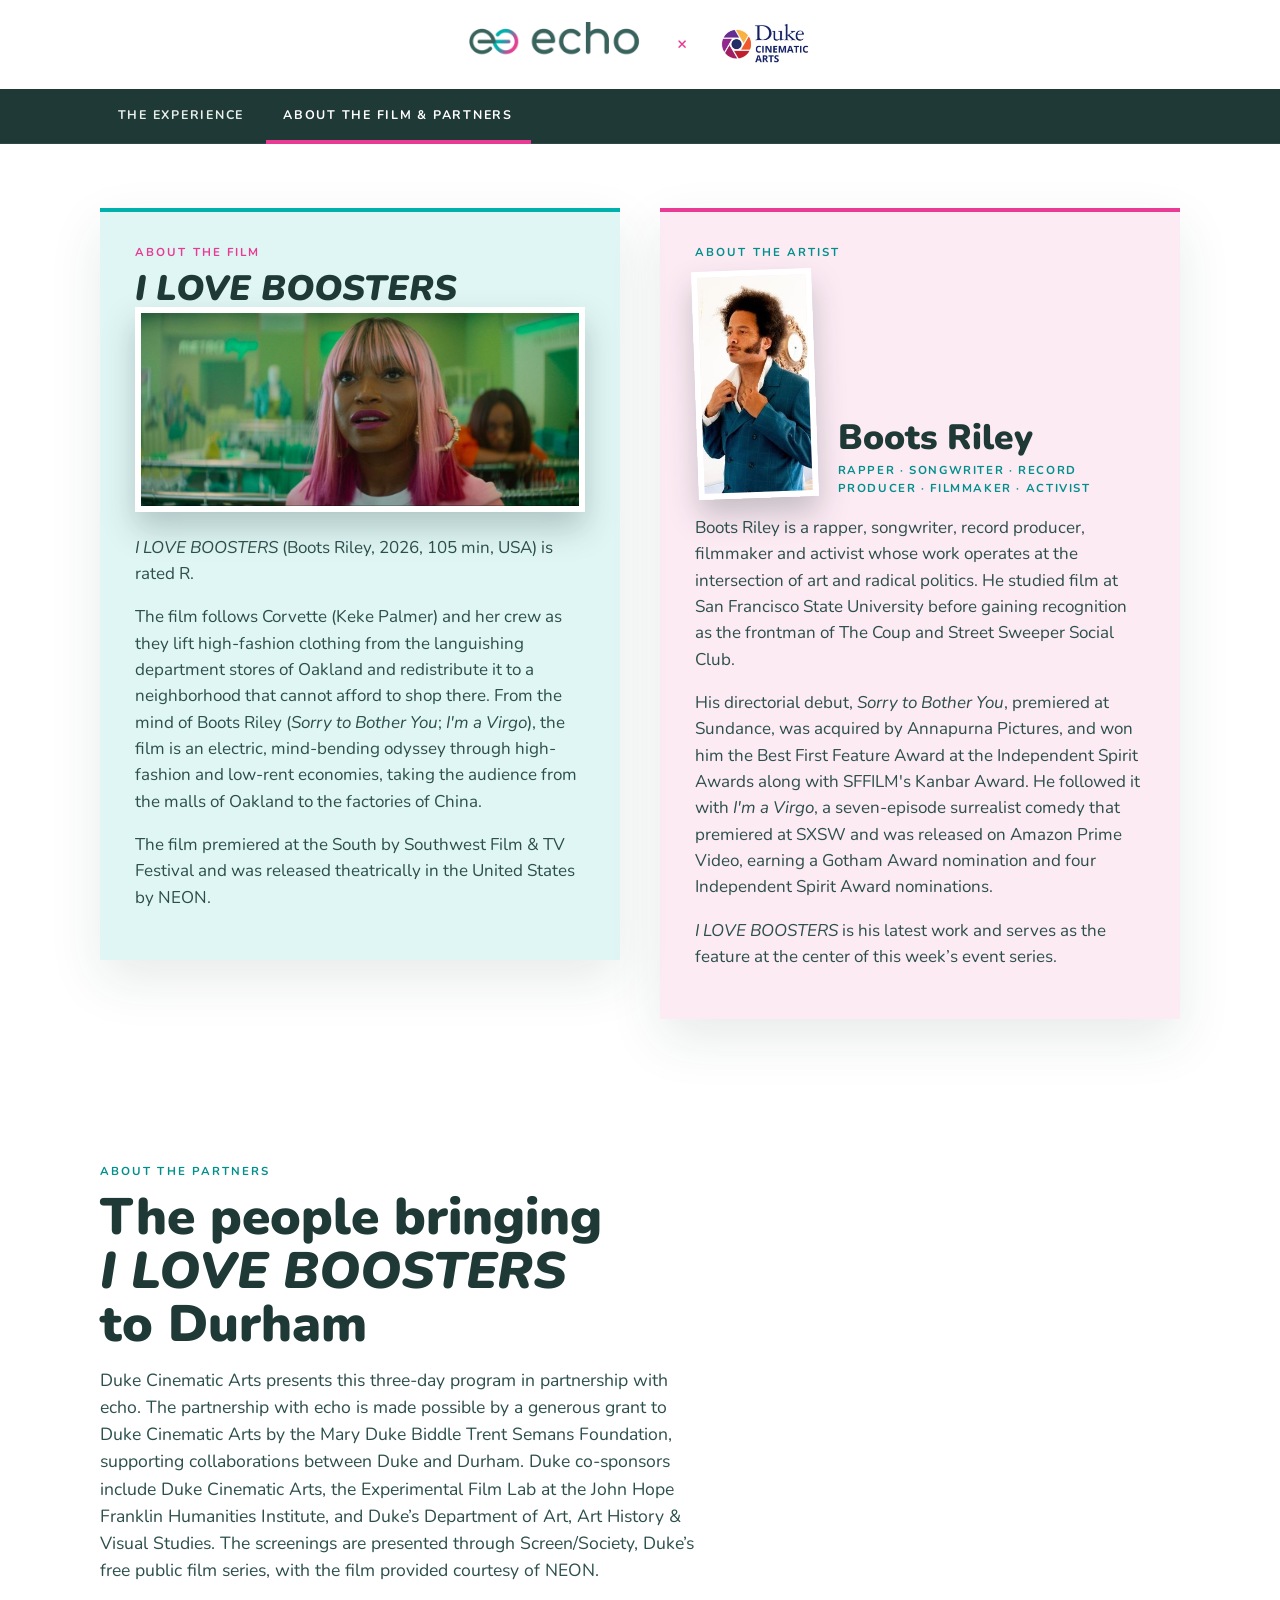
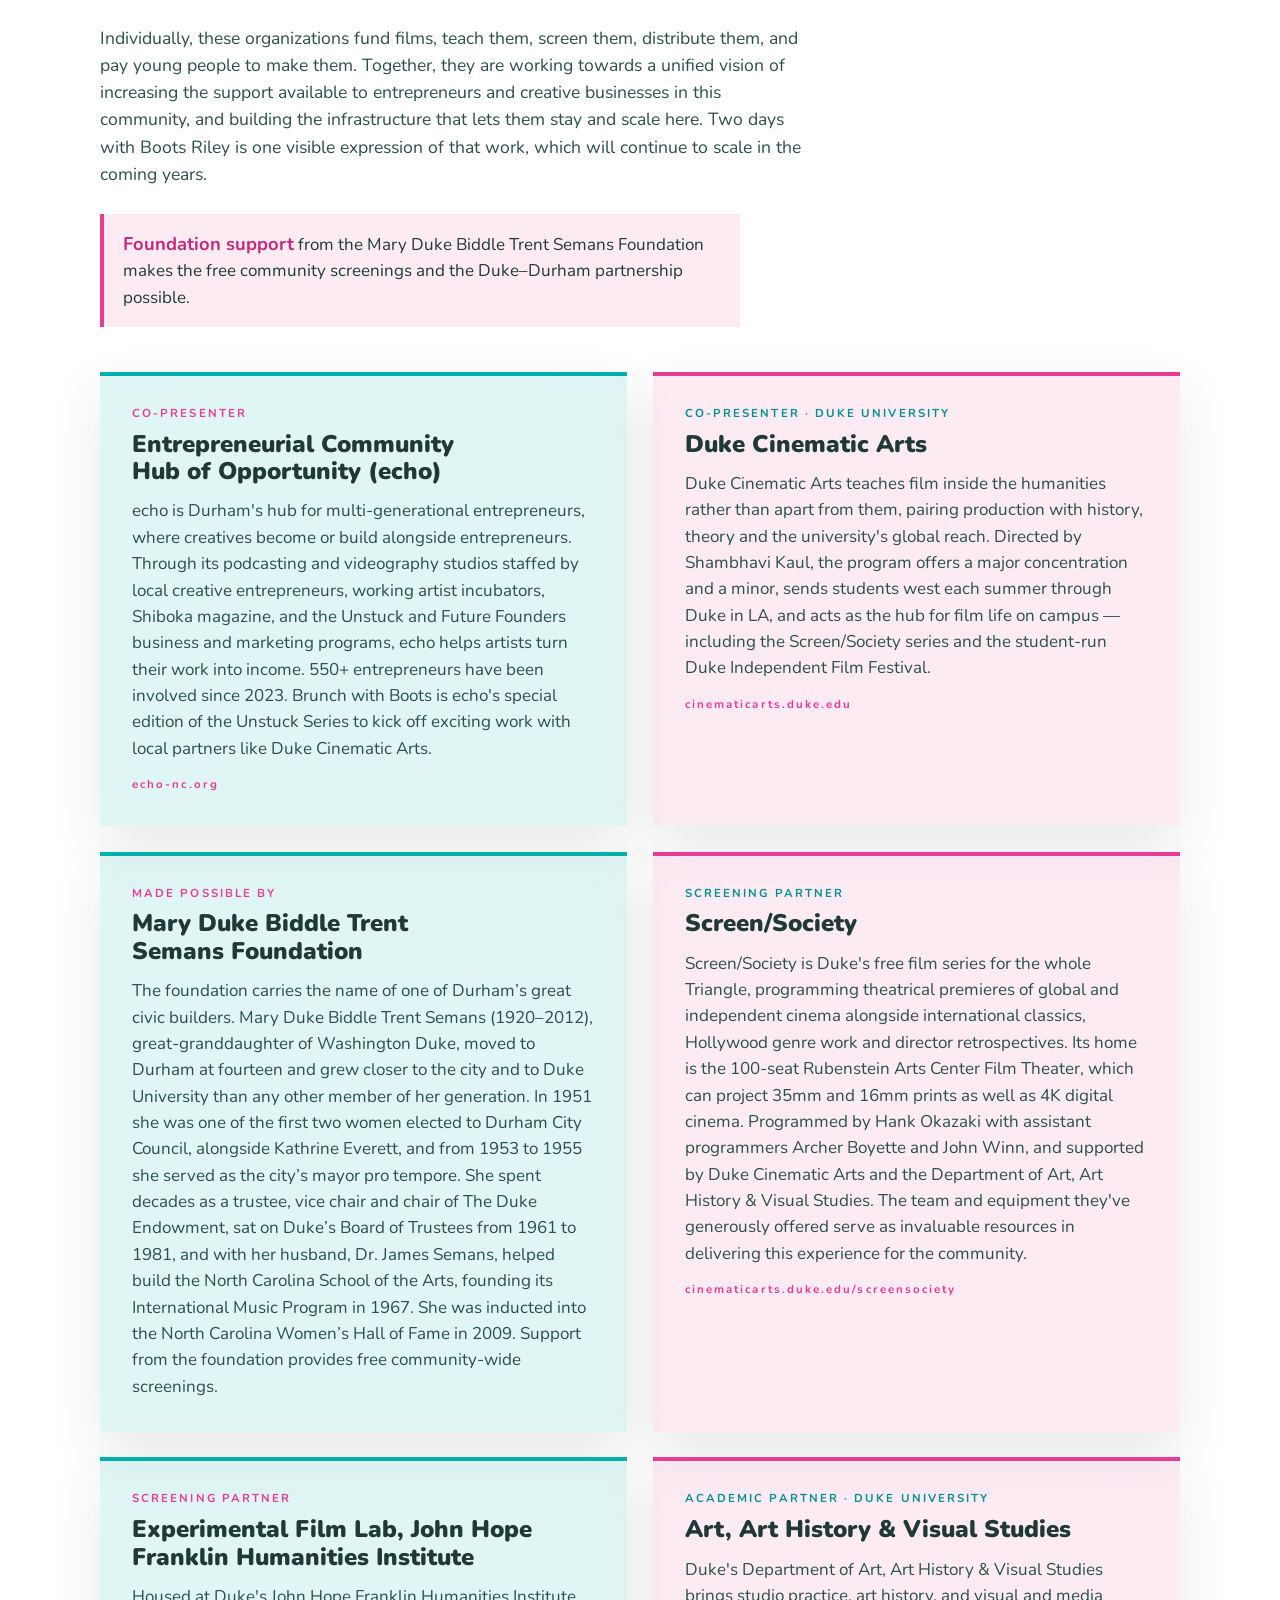
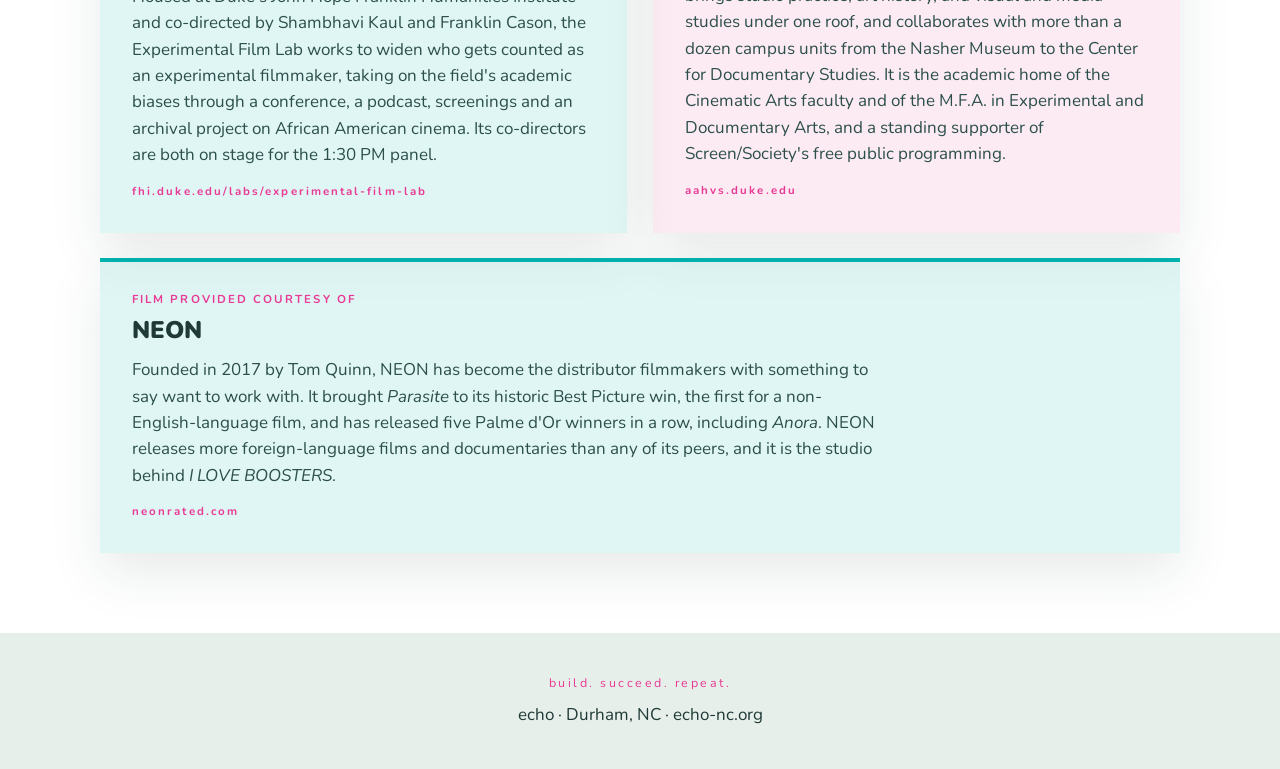
==== commit 4715de0a: "Three screenings: add Wednesday Sept 16 at 7 PM; three-day framing; grant credit in the hero Co-Auth" ====
--- a/about.html
+++ b/about.html
@@ -11,7 +11,7 @@
   <link rel="preconnect" href="https://fonts.googleapis.com">
   <link rel="preconnect" href="https://fonts.gstatic.com" crossorigin>
   <link rel="stylesheet" href="https://fonts.googleapis.com/css2?family=Nunito:ital,wght@0,400;0,600;0,700;0,900;1,400;1,700;1,900&display=swap">
-  <link rel="stylesheet" href="styles.css?v=242fa9f0">
+  <link rel="stylesheet" href="styles.css?v=37f54408">
   <style>
     /* light theme for this page */
     html{color-scheme:light}
@@ -87,7 +87,7 @@
     <div class="partners-head">
       <div class="eyebrow">About the partners</div>
       <h2>The people bringing <em>I LOVE BOOSTERS</em> to Durham</h2>
-      <p>Duke Cinematic Arts presents this two-day program in partnership with echo. The partnership with echo is made possible by a generous grant to Duke Cinematic Arts by the Mary Duke Biddle Trent Semans Foundation, supporting collaborations between Duke and Durham. Duke co-sponsors include Duke Cinematic Arts, the Experimental Film Lab at the John Hope Franklin Humanities Institute, and Duke’s Department of Art, Art History &amp; Visual Studies. The screenings are presented through Screen/Society, Duke’s free public film series, with the film provided courtesy of NEON.</p>
+      <p>Duke Cinematic Arts presents this three-day program in partnership with echo. The partnership with echo is made possible by a generous grant to Duke Cinematic Arts by the Mary Duke Biddle Trent Semans Foundation, supporting collaborations between Duke and Durham. Duke co-sponsors include Duke Cinematic Arts, the Experimental Film Lab at the John Hope Franklin Humanities Institute, and Duke’s Department of Art, Art History &amp; Visual Studies. The screenings are presented through Screen/Society, Duke’s free public film series, with the film provided courtesy of NEON.</p>
     </div>
     <p class="vision">Individually, these organizations fund films, teach them, screen them, distribute them, and pay young people to make them. Together, they are working towards a unified vision of increasing the support available to entrepreneurs and creative businesses in this community, and building the infrastructure that lets them stay and scale here. Two days with Boots Riley is one visible expression of that work, which will continue to scale in the coming years.</p>
     <div class="def"><b>Foundation support</b> from the Mary Duke Biddle Trent Semans Foundation makes the free community screenings and the Duke–Durham partnership possible.</div>
--- a/styles.css
+++ b/styles.css
@@ -431,3 +431,7 @@
 .ticket .more-btn:hover{transform:translateY(3px);box-shadow:0 5px 0 var(--pink-deep)}
 .brunch-more[hidden]{display:none!important}
 .brunch-more{scroll-margin-top:1rem}
+
+/* three-day update */
+.hero-credit{margin:1.1rem 0 0;max-width:60ch;font-size:.92rem;line-height:1.5;color:var(--mint);text-shadow:0 2px 12px rgba(0,0,0,.5);border-left:3px solid var(--sea);padding-left:.9rem}
+.format.tkt .stub-day.range{font-size:1.7rem;letter-spacing:-.02em;margin-top:.15rem}
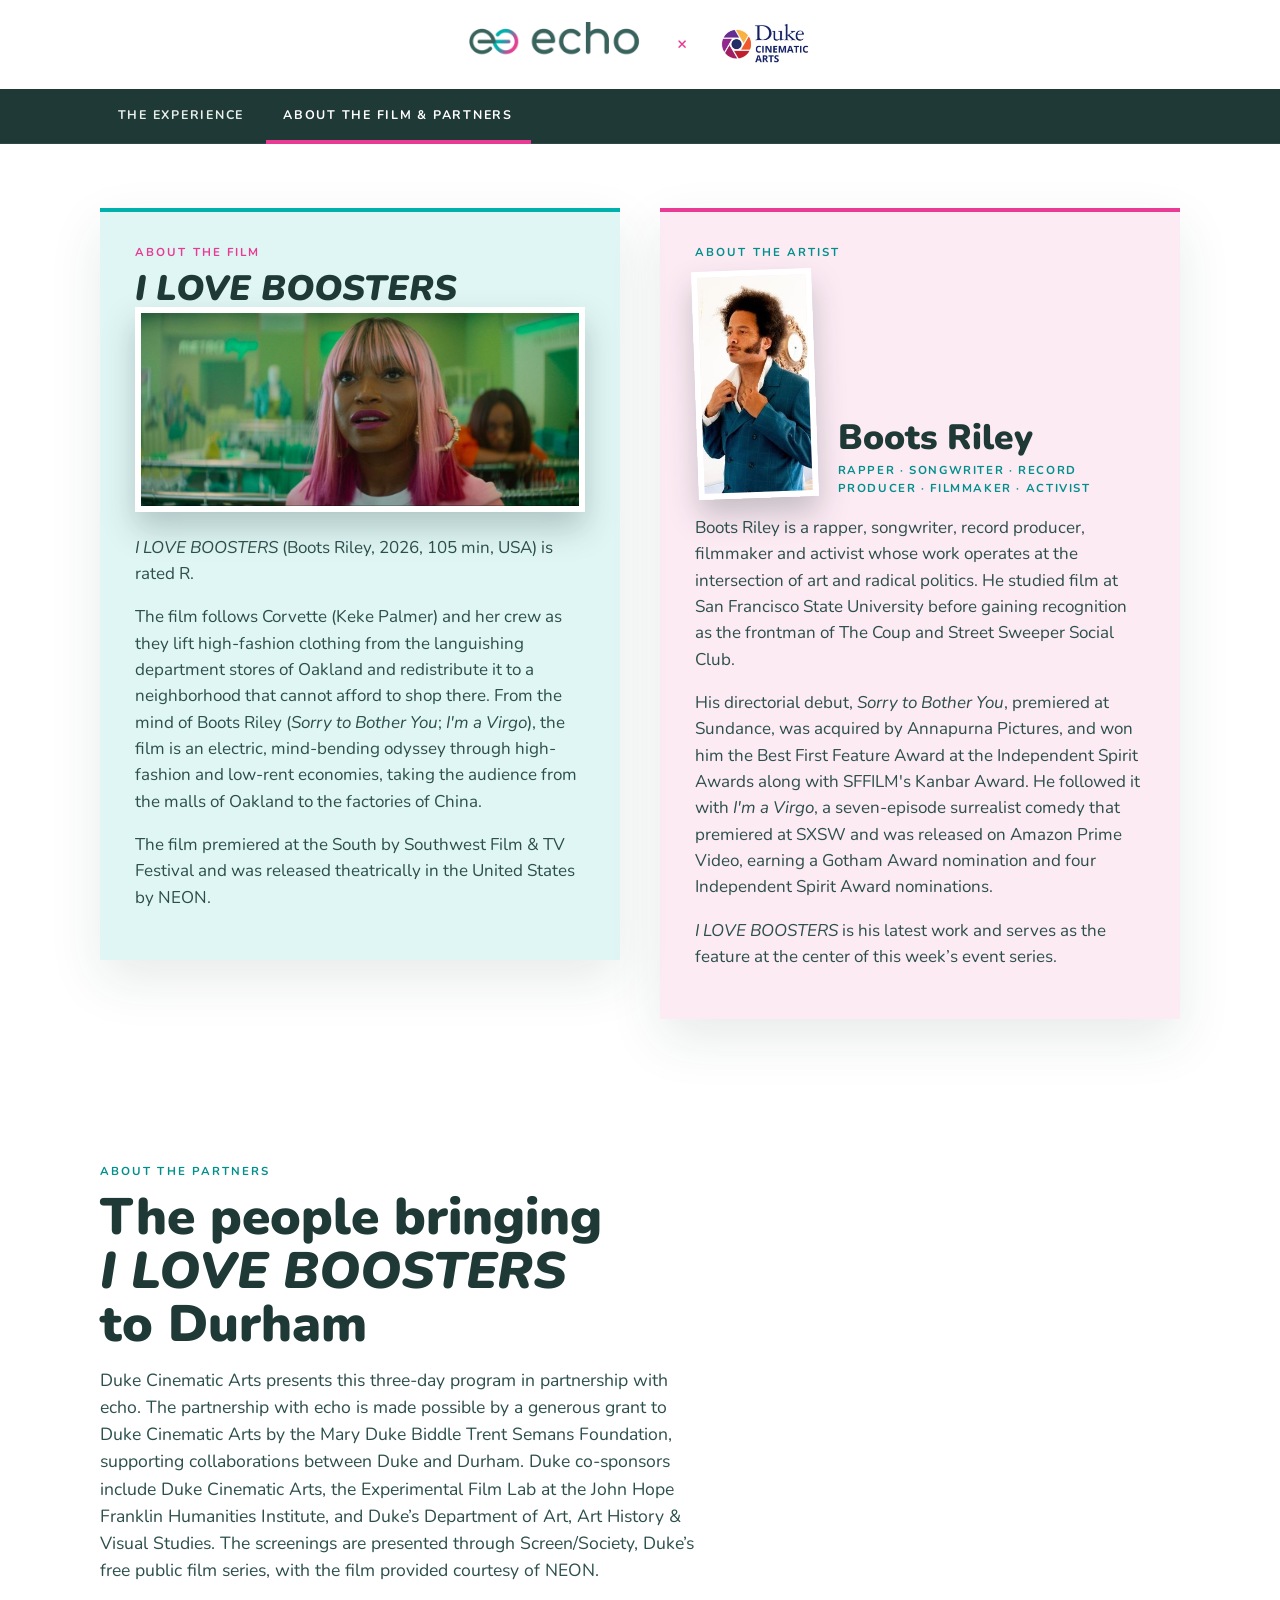
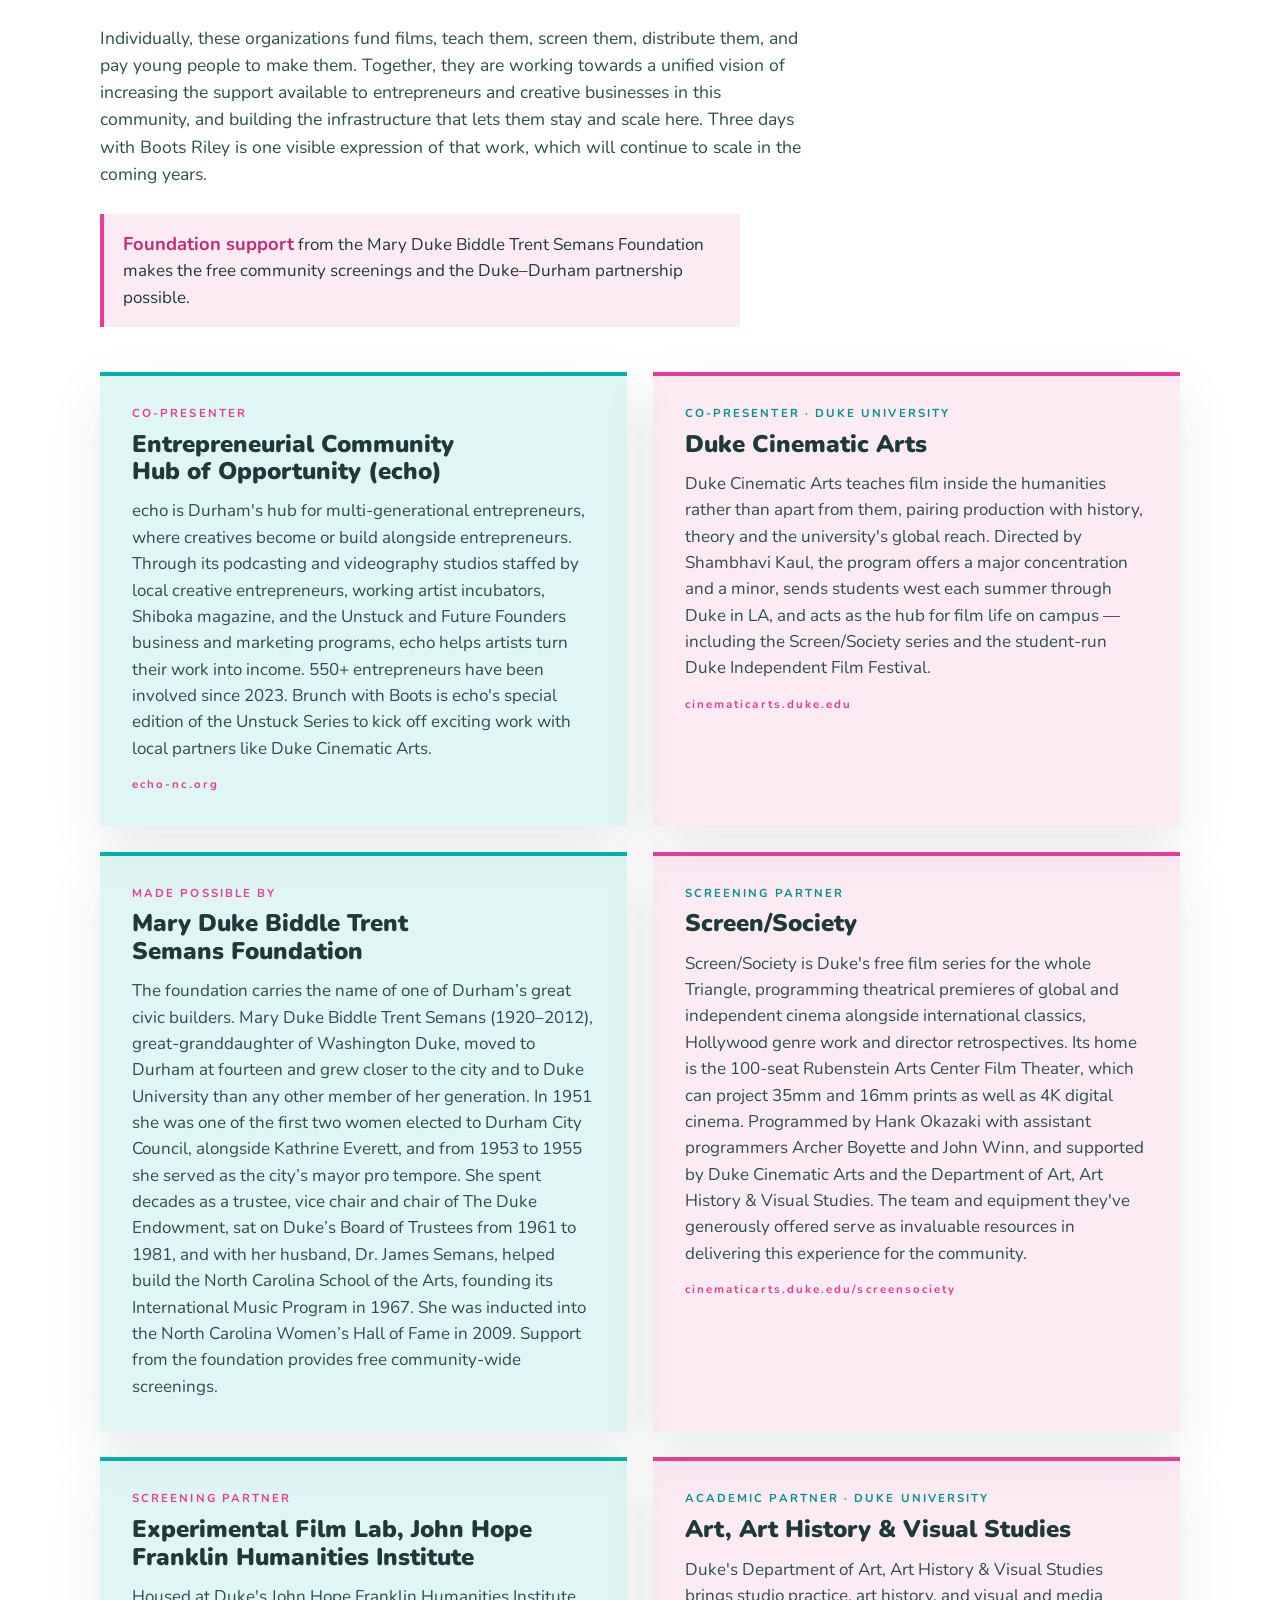
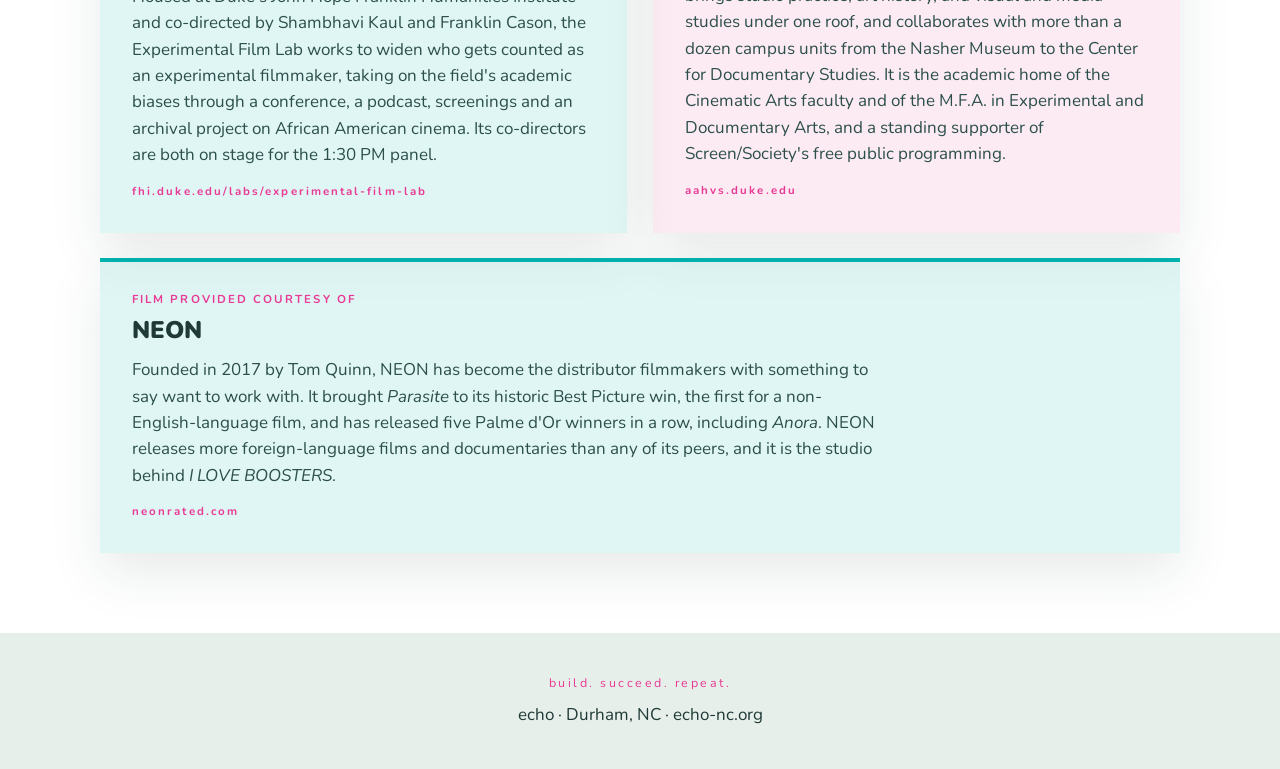
==== commit c2addebc: "About: three days with Boots Riley Co-Authored-By: Claude Fable 5.1 <noreply@anthropic.com>" ====
--- a/about.html
+++ b/about.html
@@ -89,7 +89,7 @@
       <h2>The people bringing <em>I LOVE BOOSTERS</em> to Durham</h2>
       <p>Duke Cinematic Arts presents this three-day program in partnership with echo. The partnership with echo is made possible by a generous grant to Duke Cinematic Arts by the Mary Duke Biddle Trent Semans Foundation, supporting collaborations between Duke and Durham. Duke co-sponsors include Duke Cinematic Arts, the Experimental Film Lab at the John Hope Franklin Humanities Institute, and Duke’s Department of Art, Art History &amp; Visual Studies. The screenings are presented through Screen/Society, Duke’s free public film series, with the film provided courtesy of NEON.</p>
     </div>
-    <p class="vision">Individually, these organizations fund films, teach them, screen them, distribute them, and pay young people to make them. Together, they are working towards a unified vision of increasing the support available to entrepreneurs and creative businesses in this community, and building the infrastructure that lets them stay and scale here. Two days with Boots Riley is one visible expression of that work, which will continue to scale in the coming years.</p>
+    <p class="vision">Individually, these organizations fund films, teach them, screen them, distribute them, and pay young people to make them. Together, they are working towards a unified vision of increasing the support available to entrepreneurs and creative businesses in this community, and building the infrastructure that lets them stay and scale here. Three days with Boots Riley is one visible expression of that work, which will continue to scale in the coming years.</p>
     <div class="def"><b>Foundation support</b> from the Mary Duke Biddle Trent Semans Foundation makes the free community screenings and the Duke–Durham partnership possible.</div>
     <div class="partner-grid">
       <div class="partner">
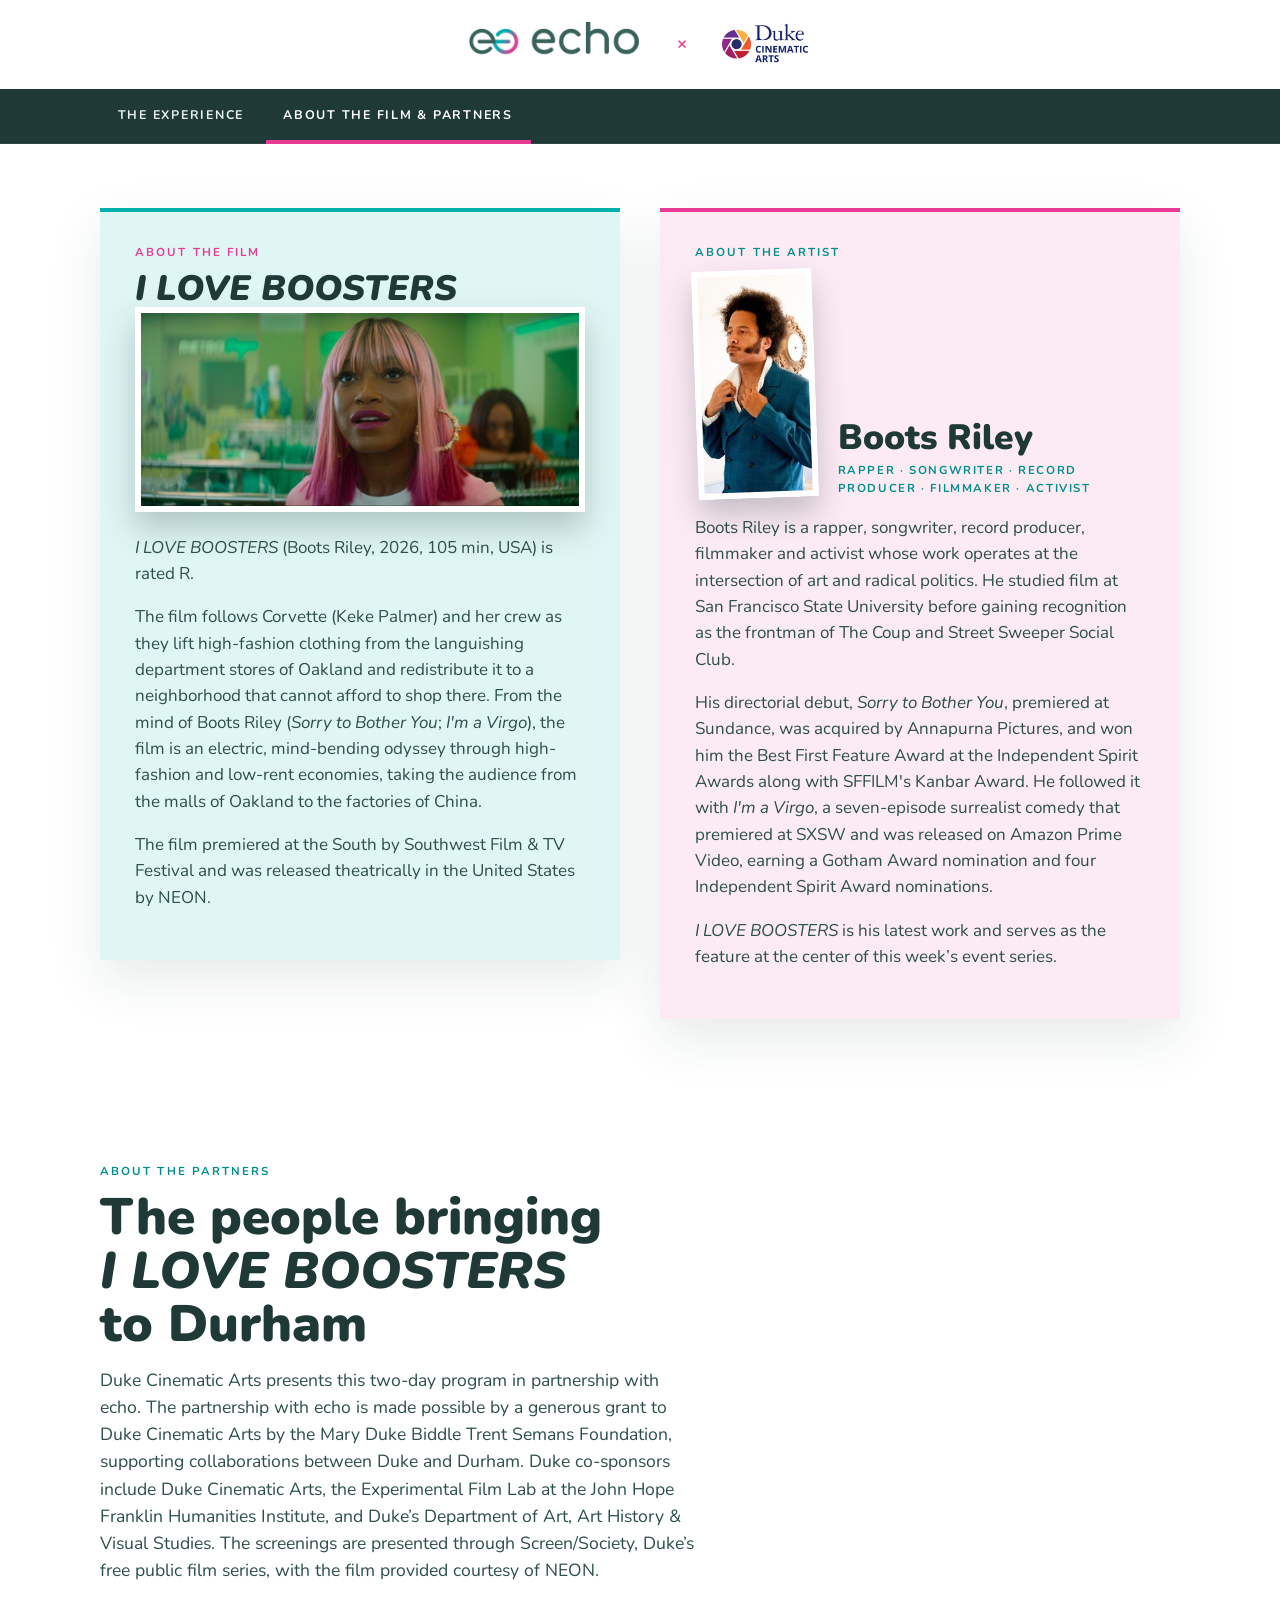
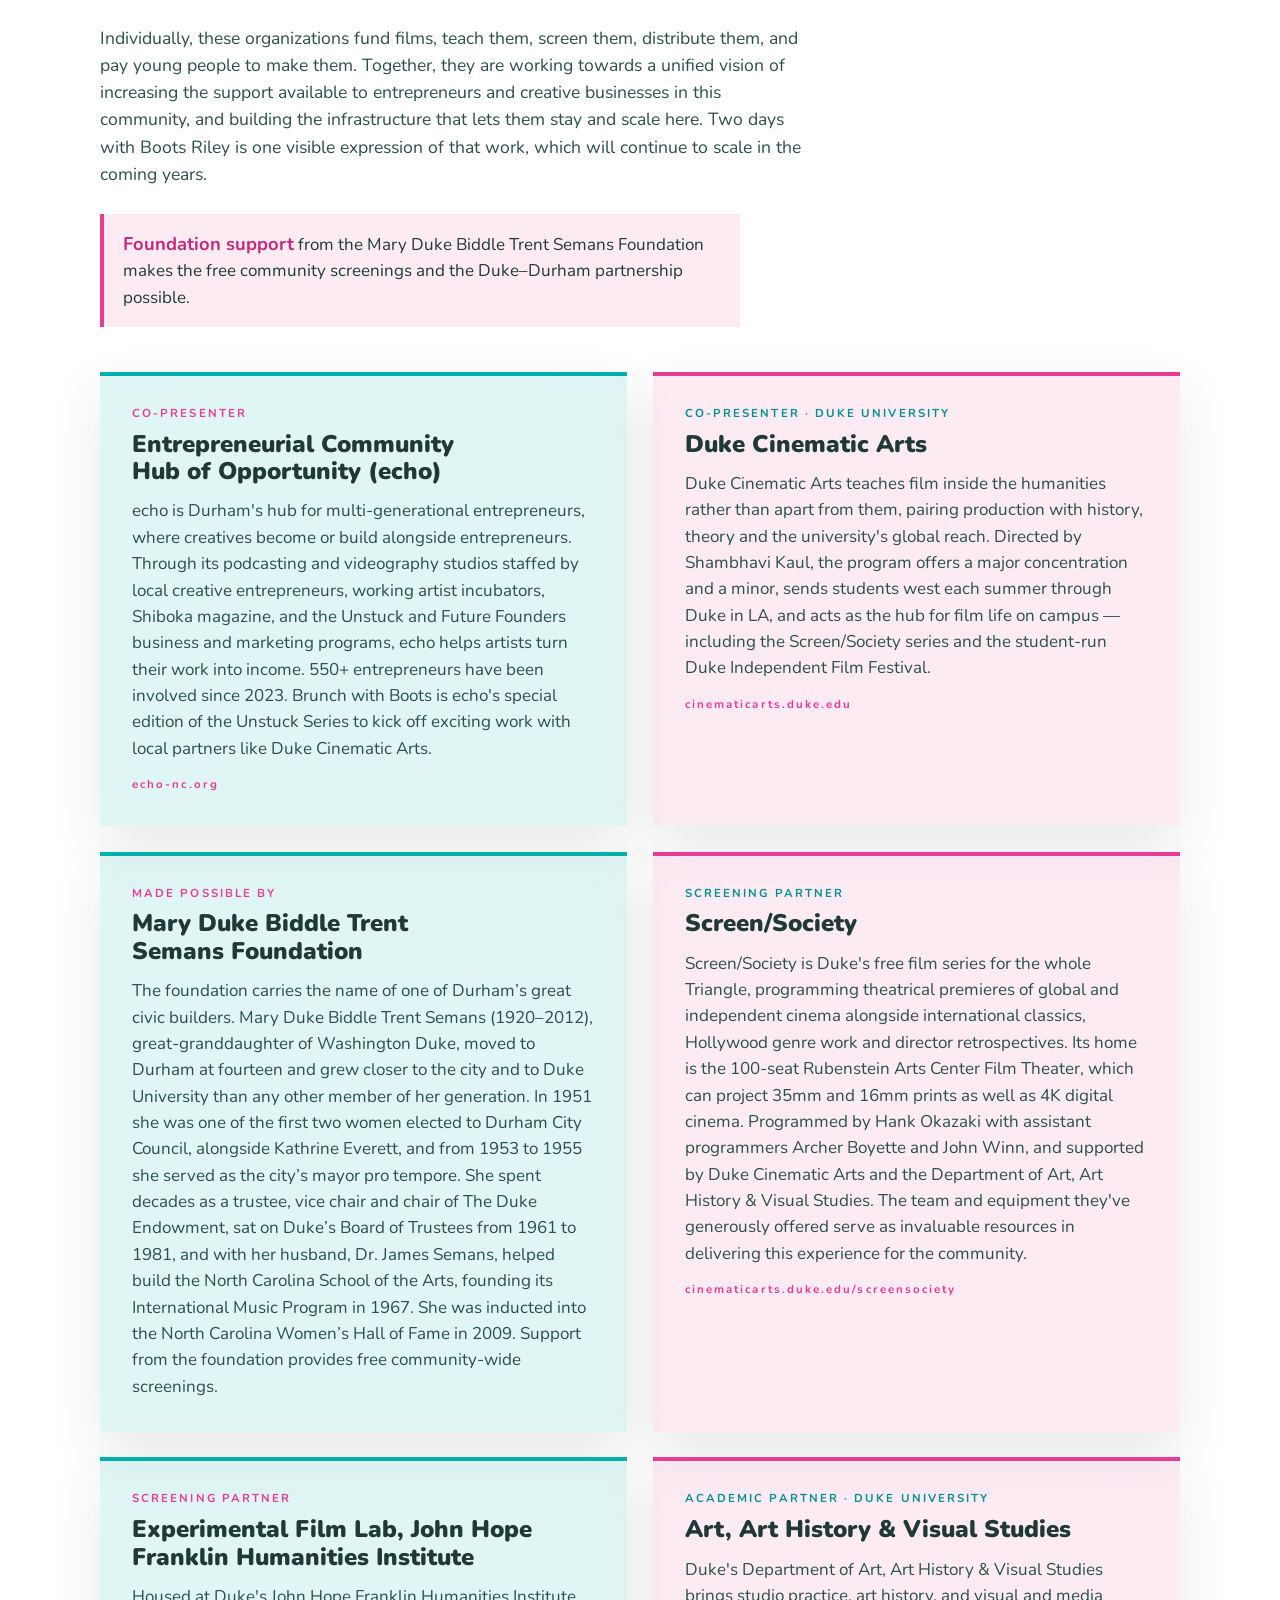
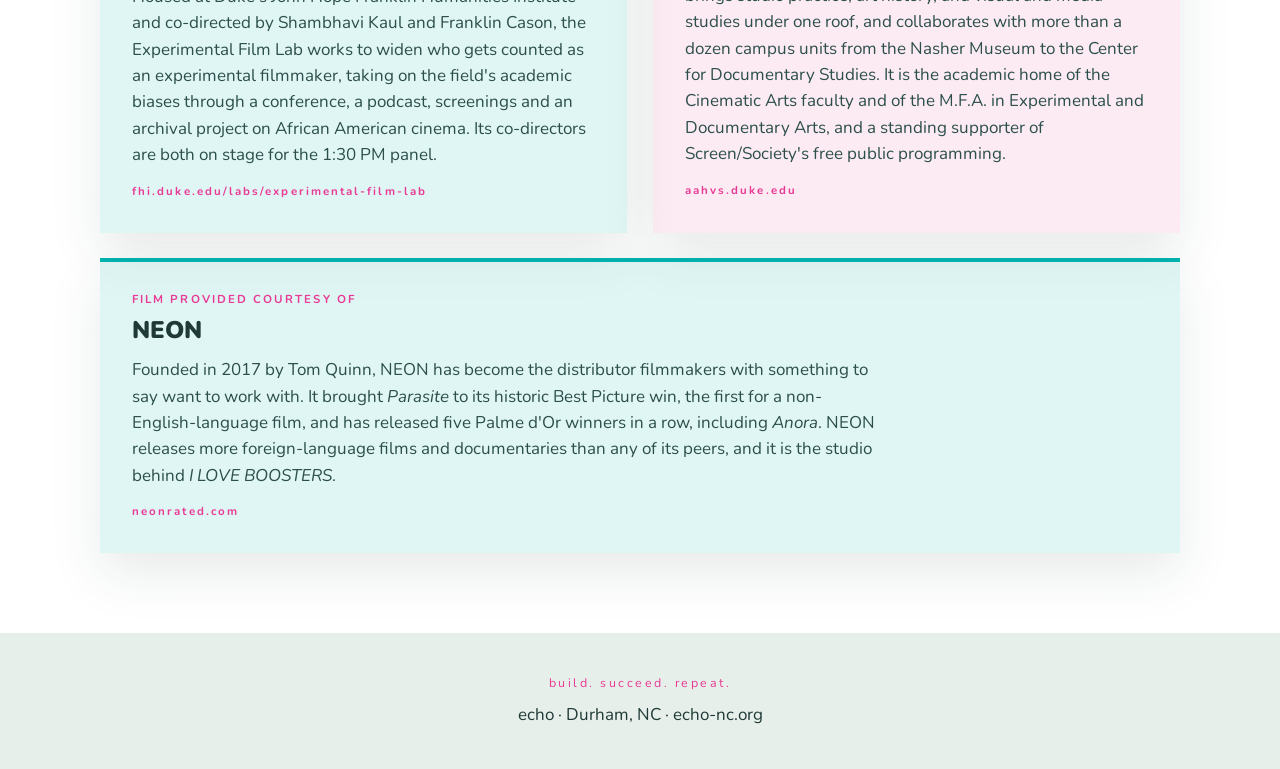
==== commit ee39db37: "Revert to two days: Thursday screenings only (grant credit stays in the hero) Co-Authored-By: Claude" ====
--- a/about.html
+++ b/about.html
@@ -87,9 +87,9 @@
     <div class="partners-head">
       <div class="eyebrow">About the partners</div>
       <h2>The people bringing <em>I LOVE BOOSTERS</em> to Durham</h2>
-      <p>Duke Cinematic Arts presents this three-day program in partnership with echo. The partnership with echo is made possible by a generous grant to Duke Cinematic Arts by the Mary Duke Biddle Trent Semans Foundation, supporting collaborations between Duke and Durham. Duke co-sponsors include Duke Cinematic Arts, the Experimental Film Lab at the John Hope Franklin Humanities Institute, and Duke’s Department of Art, Art History &amp; Visual Studies. The screenings are presented through Screen/Society, Duke’s free public film series, with the film provided courtesy of NEON.</p>
+      <p>Duke Cinematic Arts presents this two-day program in partnership with echo. The partnership with echo is made possible by a generous grant to Duke Cinematic Arts by the Mary Duke Biddle Trent Semans Foundation, supporting collaborations between Duke and Durham. Duke co-sponsors include Duke Cinematic Arts, the Experimental Film Lab at the John Hope Franklin Humanities Institute, and Duke’s Department of Art, Art History &amp; Visual Studies. The screenings are presented through Screen/Society, Duke’s free public film series, with the film provided courtesy of NEON.</p>
     </div>
-    <p class="vision">Individually, these organizations fund films, teach them, screen them, distribute them, and pay young people to make them. Together, they are working towards a unified vision of increasing the support available to entrepreneurs and creative businesses in this community, and building the infrastructure that lets them stay and scale here. Three days with Boots Riley is one visible expression of that work, which will continue to scale in the coming years.</p>
+    <p class="vision">Individually, these organizations fund films, teach them, screen them, distribute them, and pay young people to make them. Together, they are working towards a unified vision of increasing the support available to entrepreneurs and creative businesses in this community, and building the infrastructure that lets them stay and scale here. Two days with Boots Riley is one visible expression of that work, which will continue to scale in the coming years.</p>
     <div class="def"><b>Foundation support</b> from the Mary Duke Biddle Trent Semans Foundation makes the free community screenings and the Duke–Durham partnership possible.</div>
     <div class="partner-grid">
       <div class="partner">
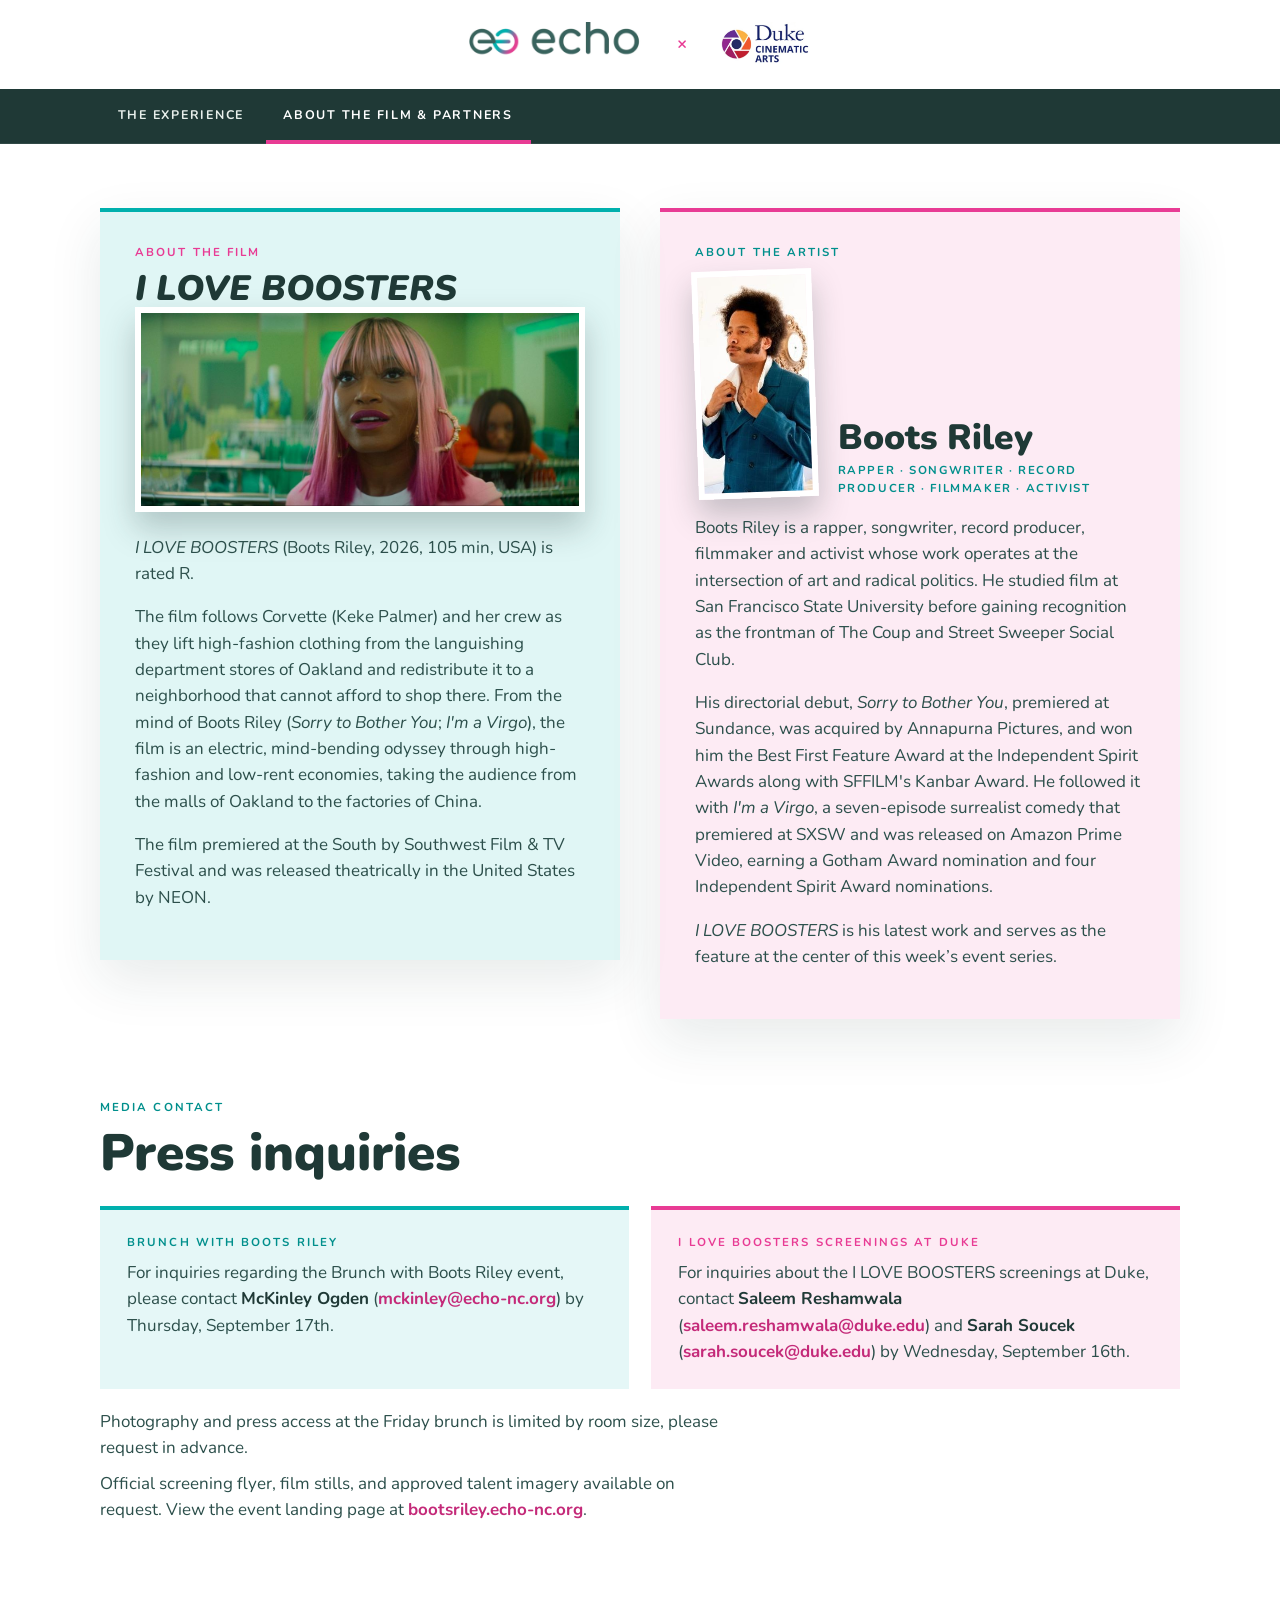
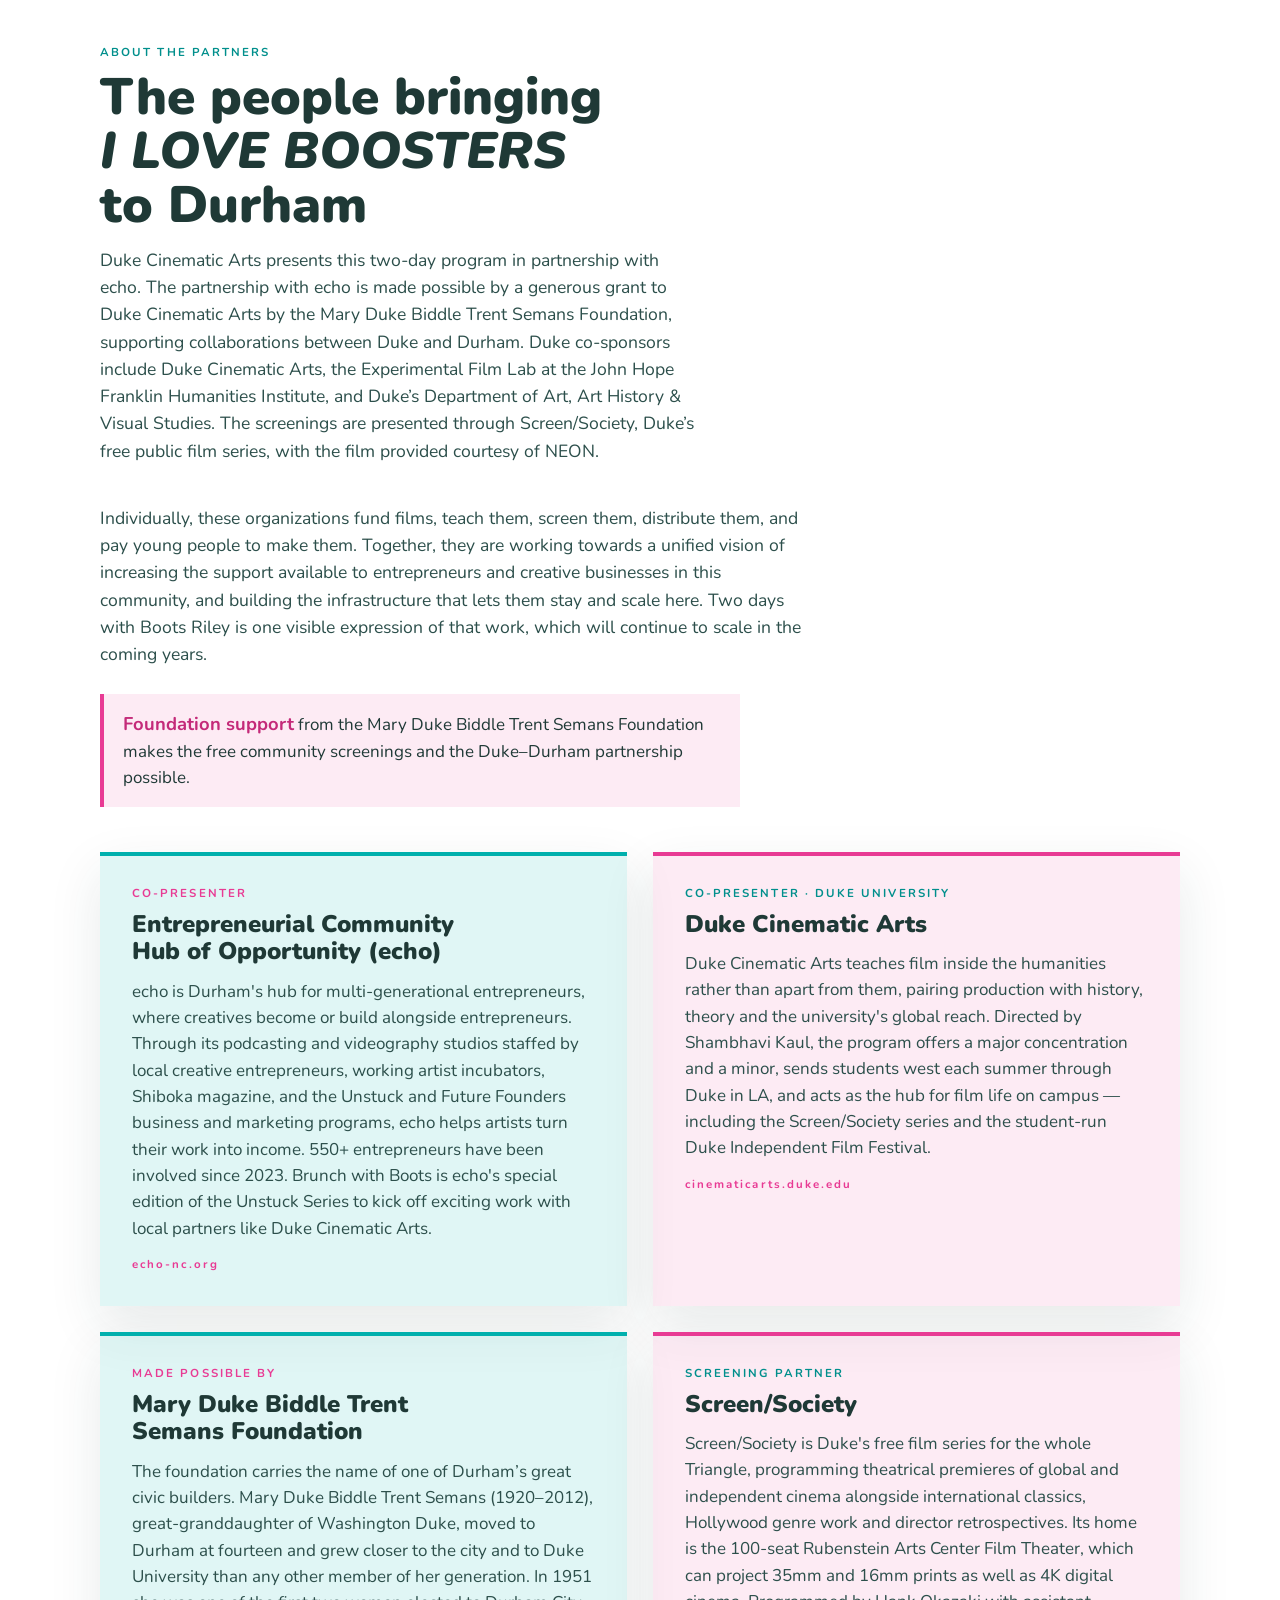
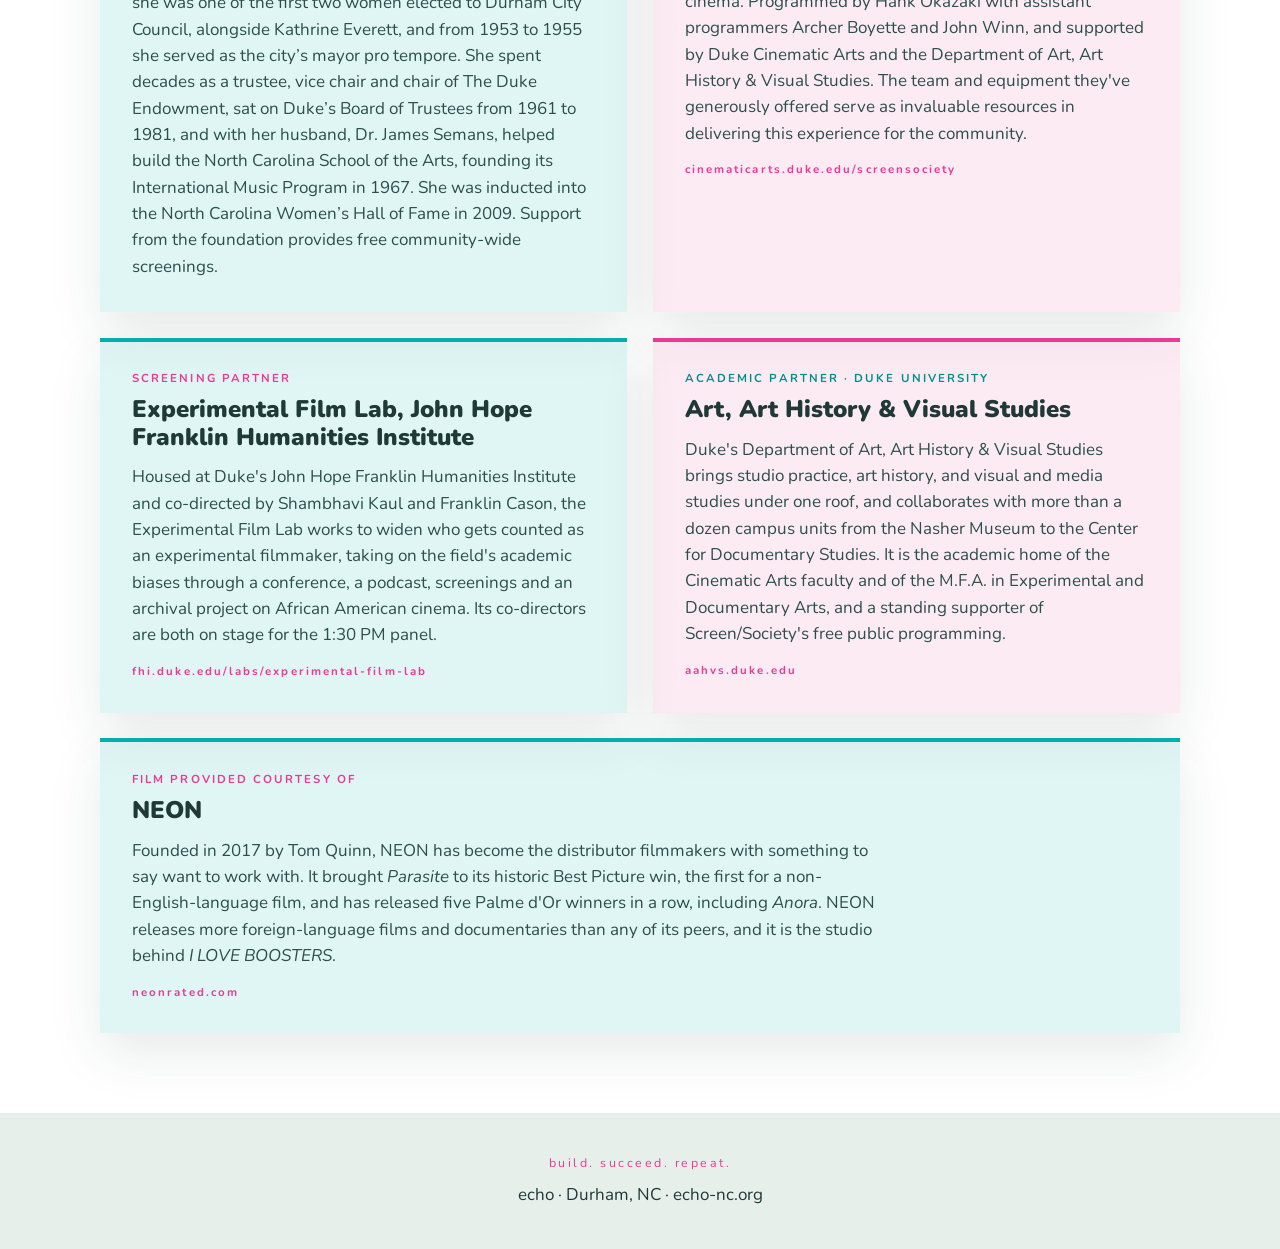
==== commit dbcc25ad: "About: add media contact section above the partners Co-Authored-By: Claude Fable 5.1 <noreply@anthro" ====
--- a/about.html
+++ b/about.html
@@ -11,7 +11,7 @@
   <link rel="preconnect" href="https://fonts.googleapis.com">
   <link rel="preconnect" href="https://fonts.gstatic.com" crossorigin>
   <link rel="stylesheet" href="https://fonts.googleapis.com/css2?family=Nunito:ital,wght@0,400;0,600;0,700;0,900;1,400;1,700;1,900&display=swap">
-  <link rel="stylesheet" href="styles.css?v=37f54408">
+  <link rel="stylesheet" href="styles.css?v=051e1240">
   <style>
     /* light theme for this page */
     html{color-scheme:light}
@@ -82,6 +82,27 @@
   </div>
 </section>
 
+<section class="media" id="media">
+  <div class="wrap">
+    <div class="partners-head">
+      <div class="eyebrow">Media contact</div>
+      <h2>Press inquiries</h2>
+    </div>
+    <div class="media-grid">
+      <div class="media-card">
+        <div class="eyebrow">Brunch with Boots Riley</div>
+        <p>For inquiries regarding the Brunch with Boots Riley event, please contact <b>McKinley Ogden</b> (<a href="mailto:mckinley@echo-nc.org">mckinley@echo-nc.org</a>) by Thursday, September 17th.</p>
+      </div>
+      <div class="media-card">
+        <div class="eyebrow">I LOVE BOOSTERS screenings at Duke</div>
+        <p>For inquiries about the I LOVE BOOSTERS screenings at Duke, contact <b>Saleem Reshamwala</b> (<a href="mailto:saleem.reshamwala@duke.edu">saleem.reshamwala@duke.edu</a>) and <b>Sarah Soucek</b> (<a href="mailto:sarah.soucek@duke.edu">sarah.soucek@duke.edu</a>) by Wednesday, September 16th.</p>
+      </div>
+    </div>
+    <p class="media-note">Photography and press access at the Friday brunch is limited by room size, please request in advance.</p>
+    <p class="media-note">Official screening flyer, film stills, and approved talent imagery available on request. View the event landing page at <a href="https://bootsriley.echo-nc.org">bootsriley.echo-nc.org</a>.</p>
+  </div>
+</section>
+
 <section class="partners" id="partners">
   <div class="wrap">
     <div class="partners-head">
--- a/styles.css
+++ b/styles.css
@@ -435,3 +435,21 @@
 /* three-day update */
 .hero-credit{margin:1.1rem 0 0;max-width:60ch;font-size:.92rem;line-height:1.5;color:var(--mint);text-shadow:0 2px 12px rgba(0,0,0,.5);border-left:3px solid var(--sea);padding-left:.9rem}
 .format.tkt .stub-day.range{font-size:1.7rem;letter-spacing:-.02em;margin-top:.15rem}
+
+.format.tkt .meta strong{color:var(--white)}
+
+/* media contact (about page) */
+.media{background:var(--white);padding:0 0 3.5rem}
+.media .partners-head{margin-bottom:1.6rem}
+.media-grid{display:grid;grid-template-columns:repeat(2,minmax(0,1fr));gap:1.4rem}
+.media-card{background:rgba(0,176,173,.10);border-top:4px solid var(--sea);padding:1.5rem 1.7rem;color:var(--green-ink)}
+.media-card:nth-child(2){background:rgba(232,59,148,.10);border-top-color:var(--pink)}
+.media-card .eyebrow{color:var(--sea-dim);margin-bottom:.5rem}
+.media-card:nth-child(2) .eyebrow{color:var(--pink)}
+.media-card p{margin:0;color:var(--green-deep);line-height:1.55}
+.media-card b{color:var(--green-ink)}
+.media-card a,.media-note a{color:var(--pink-deep);font-weight:700;text-decoration:none}
+.media-card a:hover,.media-note a:hover{text-decoration:underline}
+.media-note{margin:1.2rem 0 0;max-width:64ch;color:var(--green-deep);line-height:1.55}
+.media-note+.media-note{margin-top:.6rem}
+@media (max-width:820px){.media-grid{grid-template-columns:1fr}}
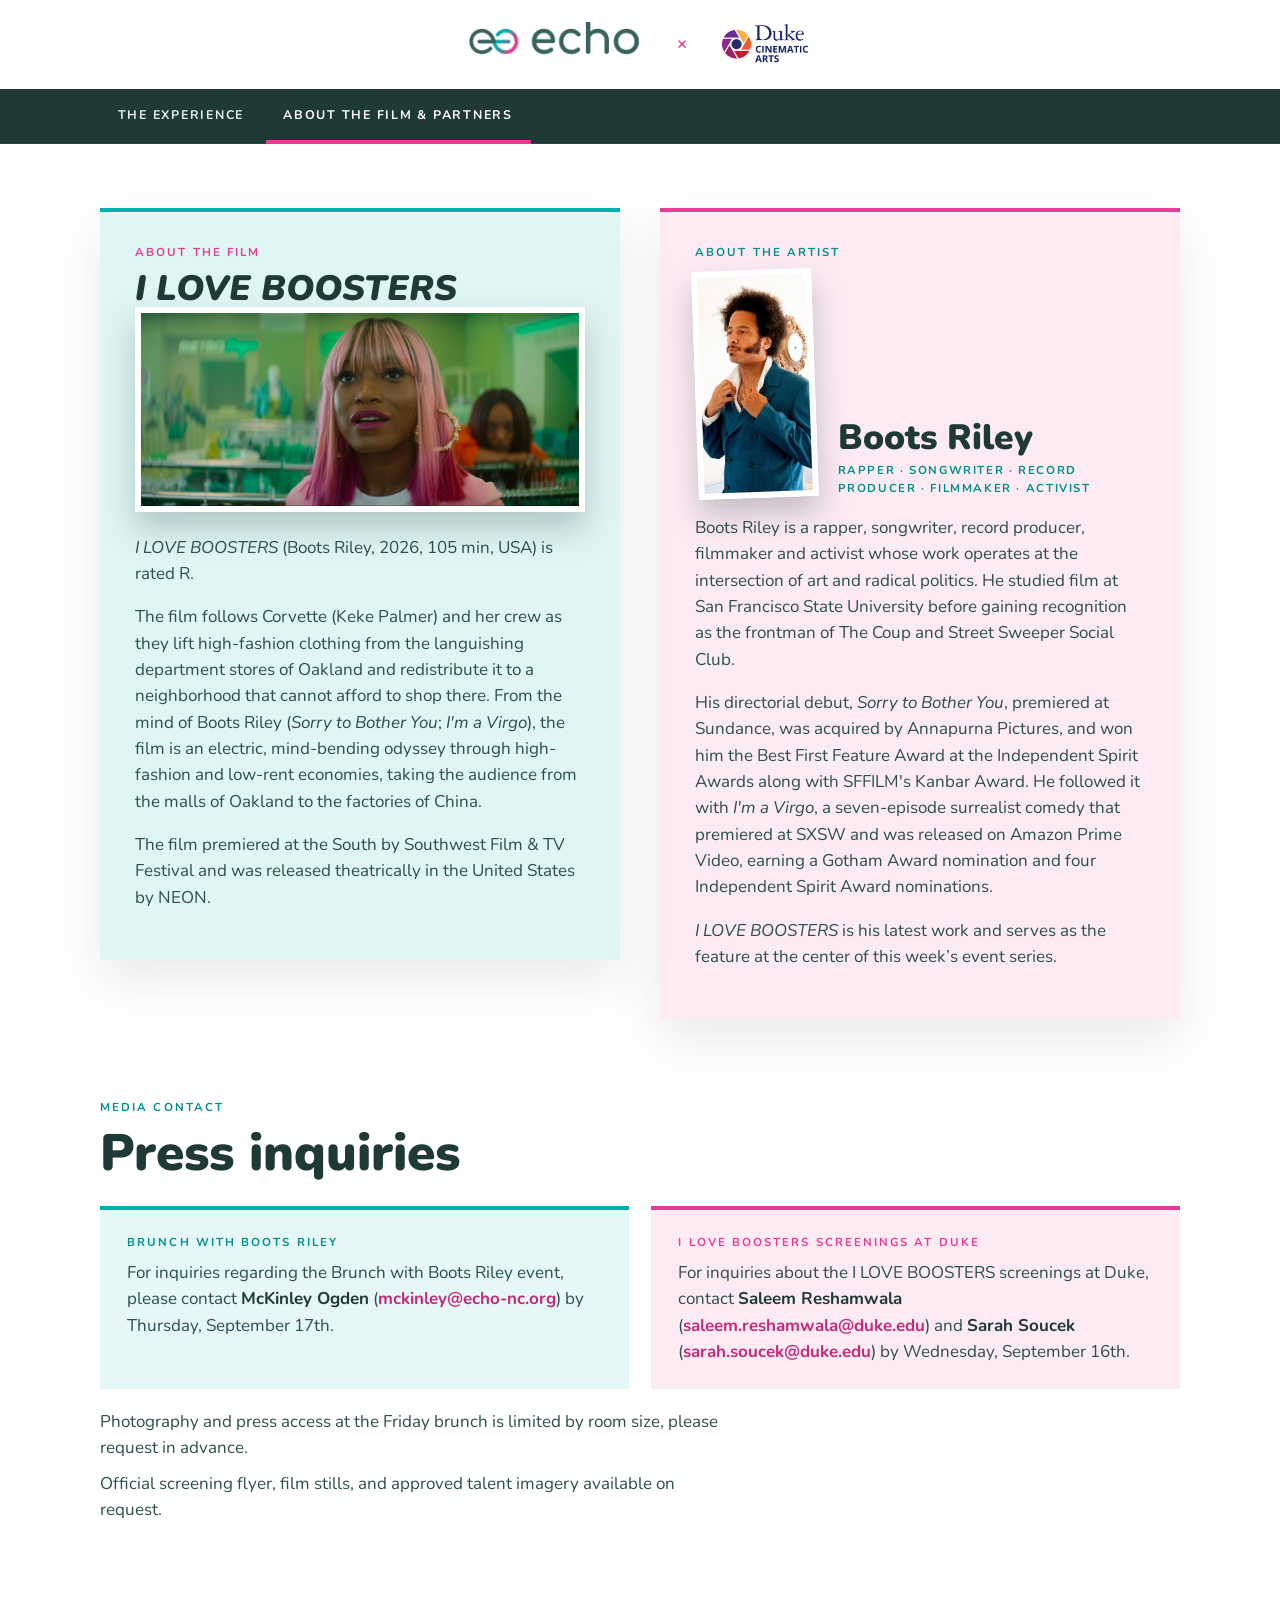
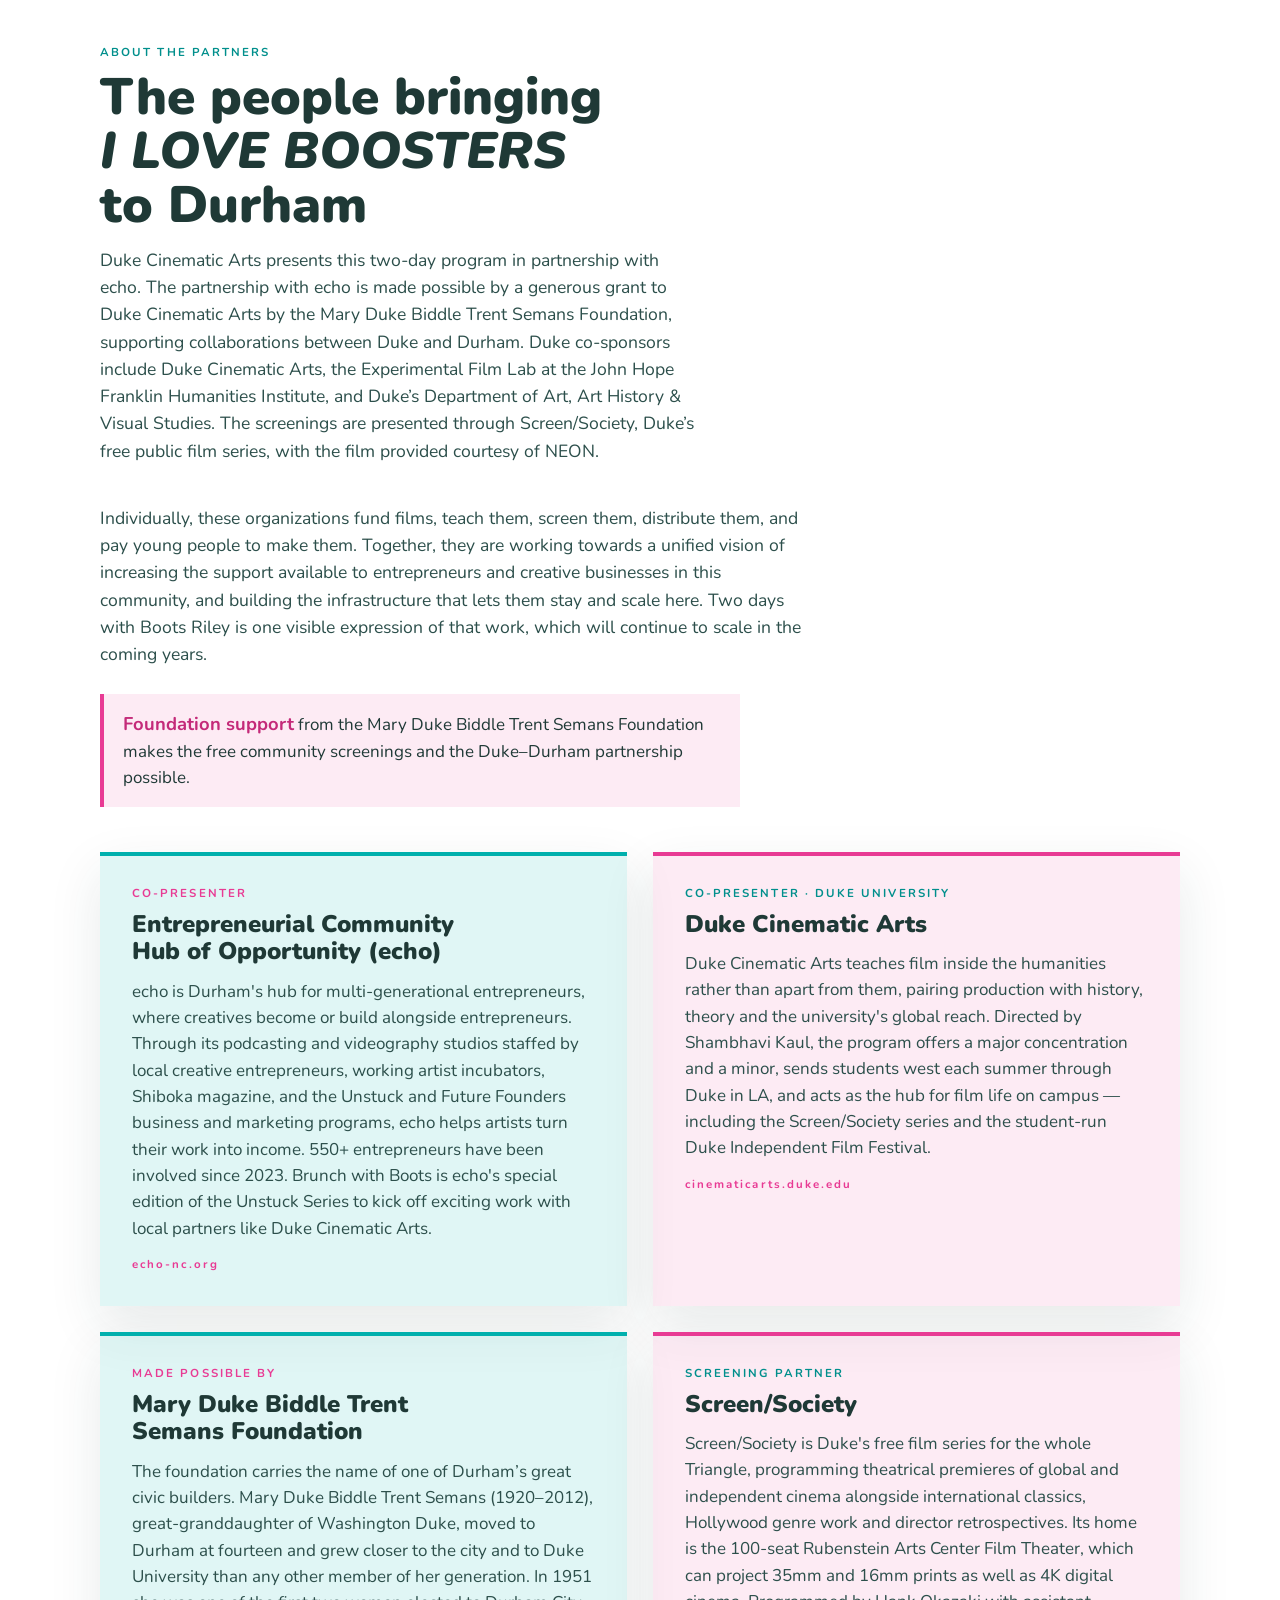
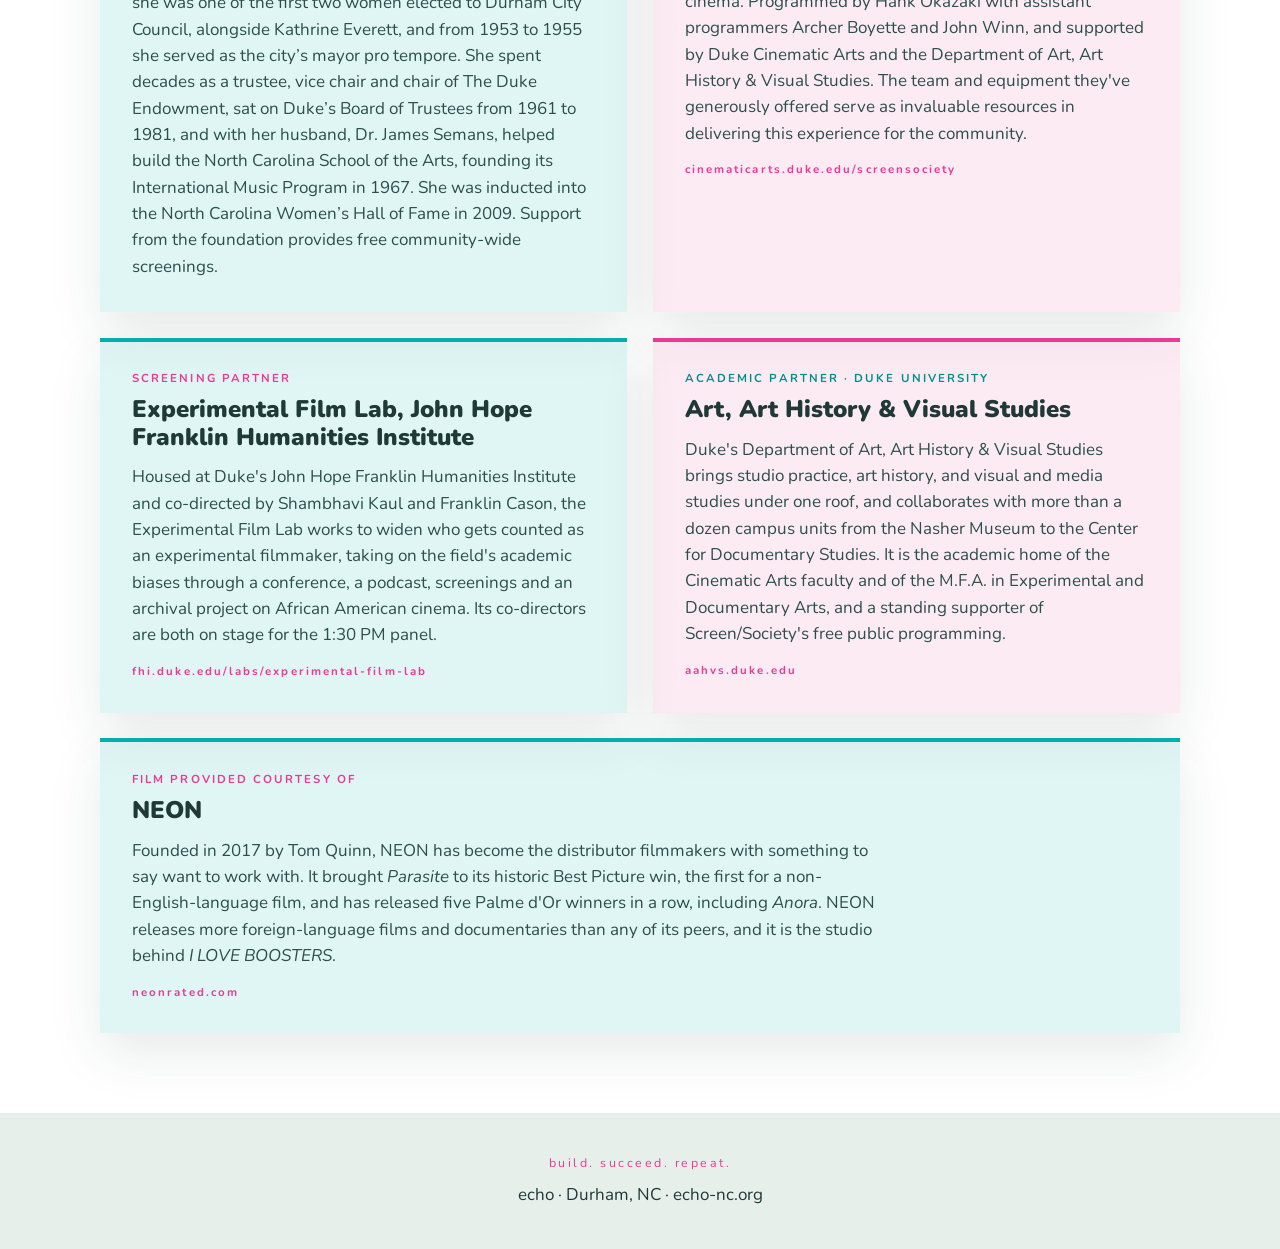
==== commit 85fa4c50: "Media contact: drop the landing-page line Co-Authored-By: Claude Fable 5.1 <noreply@anthropic.com>" ====
--- a/about.html
+++ b/about.html
@@ -99,7 +99,7 @@
       </div>
     </div>
     <p class="media-note">Photography and press access at the Friday brunch is limited by room size, please request in advance.</p>
-    <p class="media-note">Official screening flyer, film stills, and approved talent imagery available on request. View the event landing page at <a href="https://bootsriley.echo-nc.org">bootsriley.echo-nc.org</a>.</p>
+    <p class="media-note">Official screening flyer, film stills, and approved talent imagery available on request.</p>
   </div>
 </section>
 
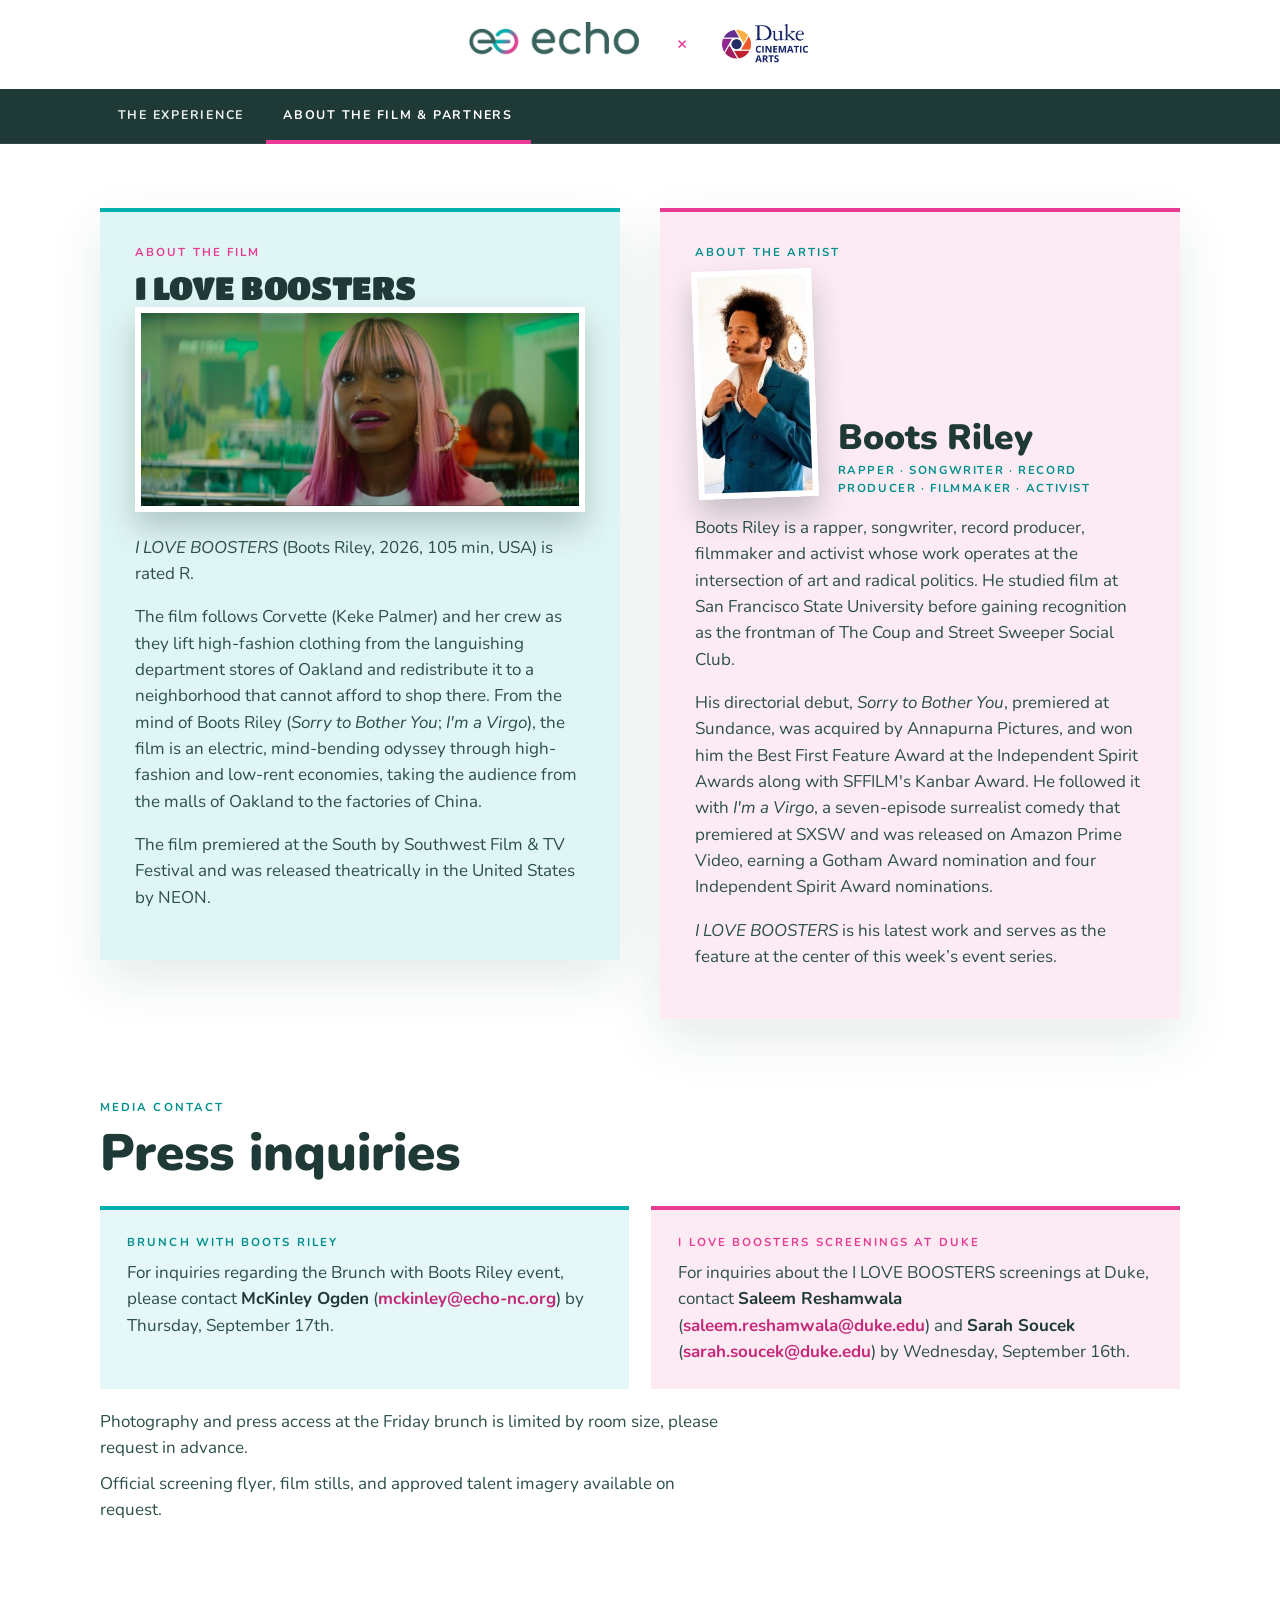
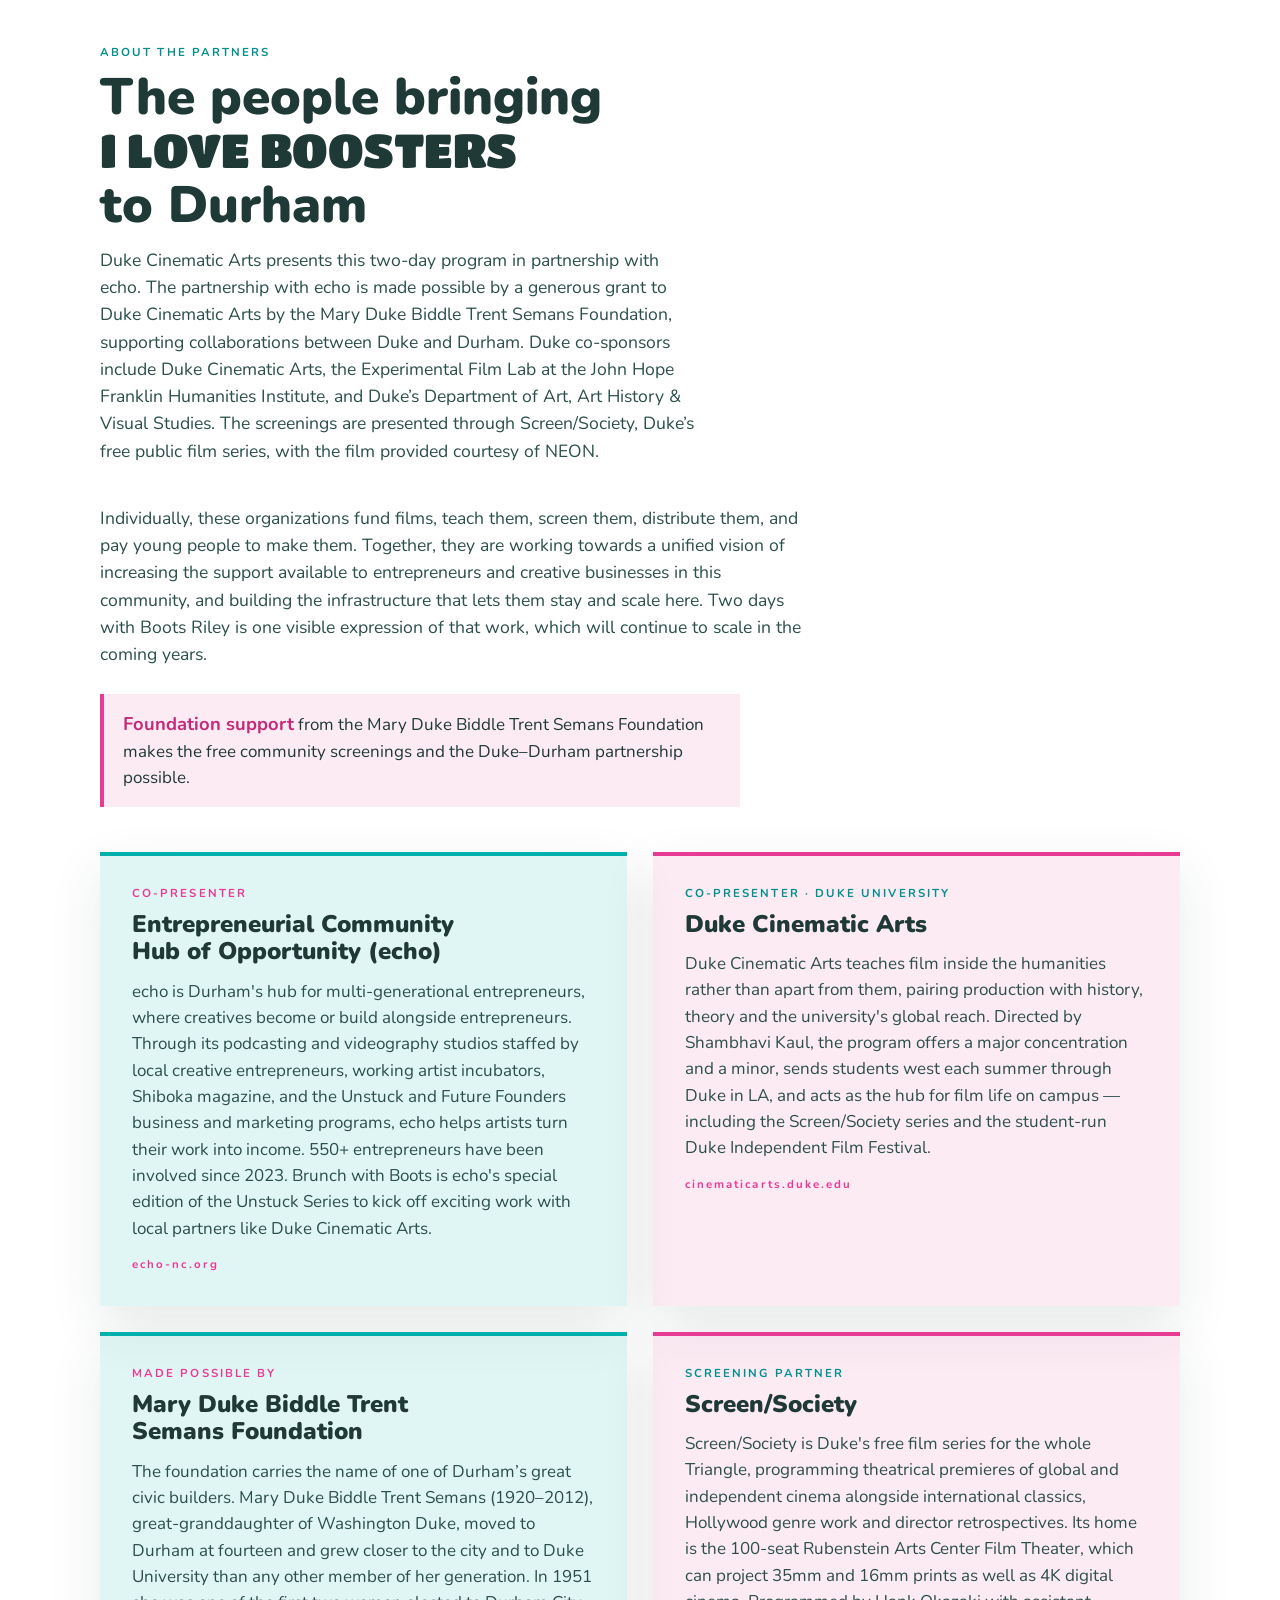
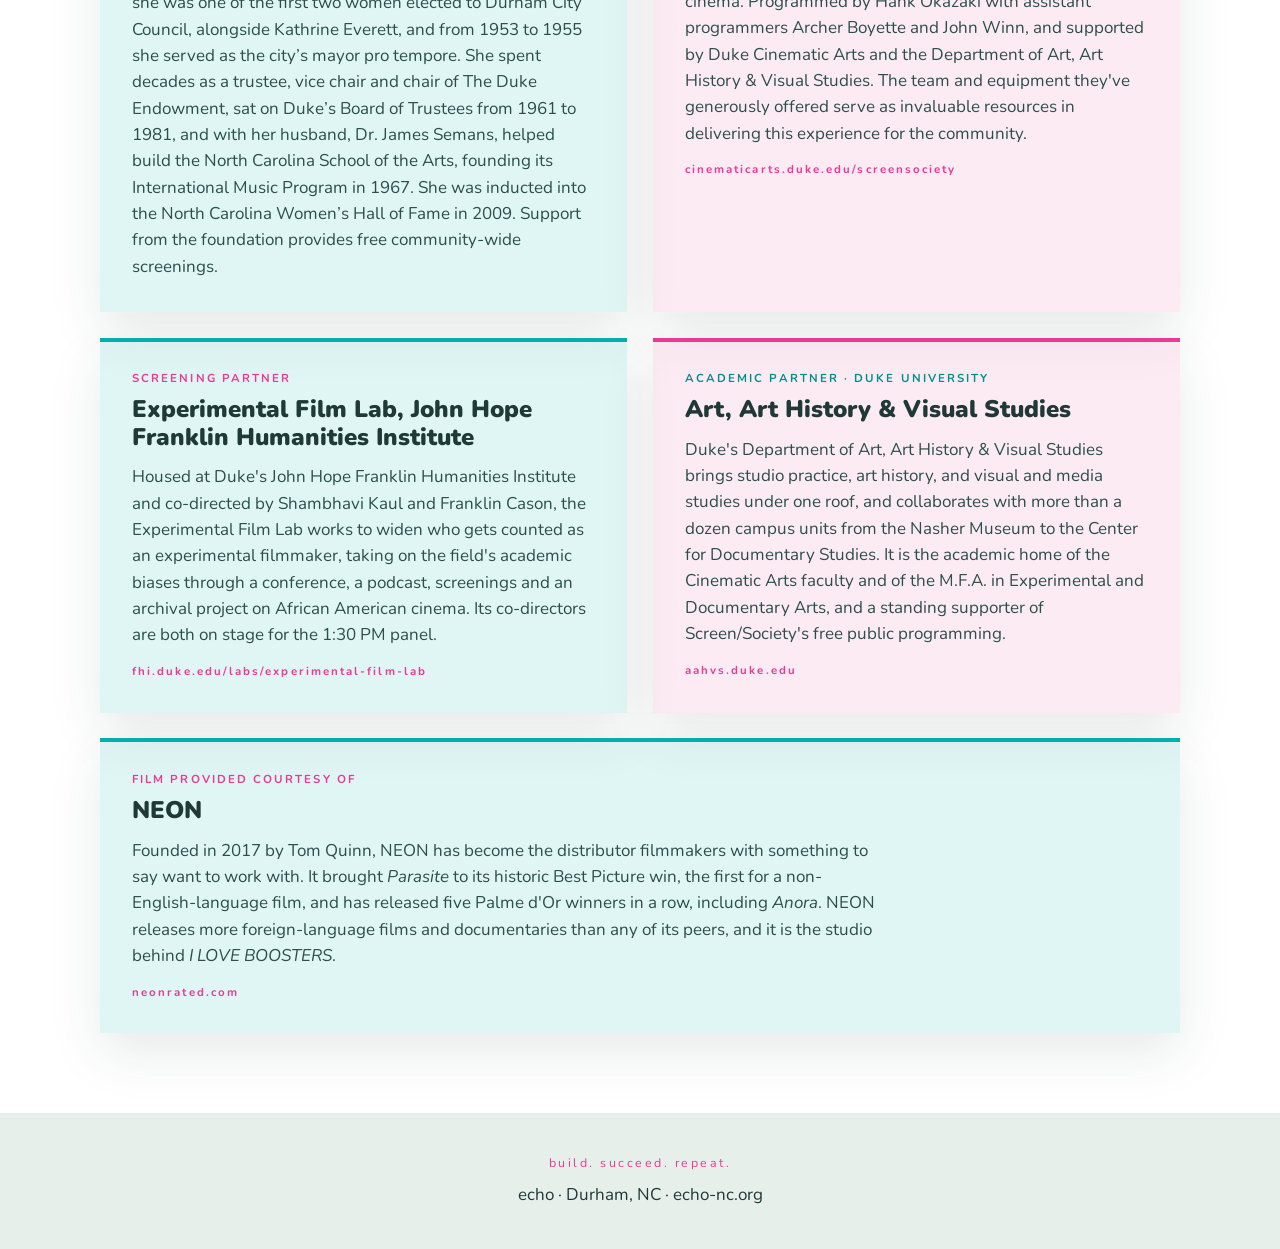
==== commit 0155e4ab: "Set the I LOVE BOOSTERS accents in Titan One to echo the poster lettering Co-Authored-By: Claude Opu" ====
--- a/about.html
+++ b/about.html
@@ -10,8 +10,8 @@
   <meta property="og:type" content="website">
   <link rel="preconnect" href="https://fonts.googleapis.com">
   <link rel="preconnect" href="https://fonts.gstatic.com" crossorigin>
-  <link rel="stylesheet" href="https://fonts.googleapis.com/css2?family=Nunito:ital,wght@0,400;0,600;0,700;0,900;1,400;1,700;1,900&display=swap">
-  <link rel="stylesheet" href="styles.css?v=051e1240">
+  <link rel="stylesheet" href="https://fonts.googleapis.com/css2?family=Nunito:ital,wght@0,400;0,600;0,700;0,900;1,400;1,700;1,900&family=Titan+One&display=swap">
+  <link rel="stylesheet" href="styles.css?v=ed3715b3">
   <style>
     /* light theme for this page */
     html{color-scheme:light}
--- a/styles.css
+++ b/styles.css
@@ -7,6 +7,7 @@
   --display:'Nunito', 'Proxima Nova', 'Segoe UI', system-ui, sans-serif;
   --body:'Nunito', 'Proxima Nova', 'Segoe UI', system-ui, sans-serif;
   --mono:'Nunito', 'Proxima Nova', 'Segoe UI', system-ui, sans-serif;
+  --poster:'Titan One', 'Nunito', system-ui, sans-serif;
 }
 *{box-sizing:border-box}
 html{color-scheme:dark}
@@ -48,7 +49,7 @@
   transition:opacity .6s ease}
 #stage.open .stage-copy{opacity:0}
 .stage-copy .eyebrow{color:var(--white)}
-.stage-copy h1 em{font-style:italic}
+.stage-copy h1 em{font-family:var(--poster);font-style:normal;font-weight:400;font-size:.9em;letter-spacing:-.01em}
 .stage-copy h1{font-family:var(--display);font-weight:900;font-size:clamp(2.4rem,8vw,5.6rem);line-height:1;color:var(--white);letter-spacing:-.01em;text-shadow:0 6px 0 var(--pink-shadow),0 16px 40px rgba(0,0,0,.5)}
 .stage-copy button{margin-top:1.6rem;font:700 .8rem var(--mono);letter-spacing:.2em;text-transform:uppercase;background:var(--sea);color:var(--white);border:0;padding:1rem 1.8rem;border-radius:999px;cursor:pointer;box-shadow:0 8px 0 var(--sea-dim)}
 .stage-copy button:hover{transform:translateY(2px);box-shadow:0 6px 0 var(--sea-dim)}
@@ -99,7 +100,7 @@
 .hero-copy{max-width:30rem}
 .hero-copy .eyebrow{color:var(--sea);margin-bottom:1rem}
 .hero-copy h1{font-family:var(--display);font-weight:900;font-size:clamp(2.4rem,5.6vw,4.6rem);line-height:.98;letter-spacing:-.015em;color:var(--white);text-shadow:0 4px 30px rgba(0,0,0,.55)}
-.hero-copy h1 em{font-style:italic;color:var(--pink)}
+.hero-copy h1 em{font-family:var(--poster);font-style:normal;font-weight:400;font-size:.9em;letter-spacing:-.01em;color:var(--pink)}
 .hero .showtime{margin-top:1.2rem}
 .hero .lede{margin-top:1.4rem;text-shadow:0 2px 12px rgba(0,0,0,.5)}
 .marquee{border:4px solid var(--sea);padding:1.2rem 1.5rem 1.4rem;position:relative;background:var(--green-deep);
@@ -321,7 +322,7 @@
 .about-film .artist{border-top-color:var(--sea)}
 .about-film .eyebrow{color:var(--sea);margin-bottom:.5rem}
 .about-film h2{font-family:var(--display);font-weight:900;font-size:2.2rem;line-height:1.05;color:var(--white)}
-.about-film h2 em{font-style:italic}
+.about-film h2 em{font-family:var(--poster);font-style:normal;font-weight:400;font-size:.92em;letter-spacing:-.01em}
 .about-film p{color:var(--mint);max-width:62ch}
 .about-film p small{display:block;margin-top:.4rem;font-family:var(--mono);font-weight:700;font-size:.7rem;letter-spacing:.12em;text-transform:uppercase;color:var(--sea)}
 .def{margin:1.2rem 0 1rem;padding:1rem 1.2rem;background:var(--green-ink);border-left:4px solid var(--pink);color:var(--white)}
@@ -350,7 +351,7 @@
 .feature .wrap + .wrap{display:block;margin-top:1.5rem}
 .feature .eyebrow{color:var(--mint)}
 .feature h2{font-family:var(--display);font-weight:900;font-size:clamp(2.2rem,5vw,3.8rem);line-height:1.02;letter-spacing:-.01em;margin:.5rem 0 1.2rem}
-.feature h2 em{font-style:italic;font-family:var(--body);font-weight:900;color:var(--sea);display:block;font-size:.72em;letter-spacing:0}
+.feature h2 em{font-style:normal;font-family:var(--poster);font-weight:400;color:var(--sea);display:block;font-size:.68em;letter-spacing:-.01em}
 .feature .when{font-family:var(--mono);font-size:.85rem;line-height:1.7}
 .feature .when b{color:var(--white)}
 .feature .note{margin-top:1.2rem;color:#fff;background:rgba(56,99,94,.45);border-left:4px solid var(--green);padding:.8rem 1rem;max-width:48ch;font-size:.95rem}
@@ -453,3 +454,6 @@
 .media-note{margin:1.2rem 0 0;max-width:64ch;color:var(--green-deep);line-height:1.55}
 .media-note+.media-note{margin-top:.6rem}
 @media (max-width:820px){.media-grid{grid-template-columns:1fr}}
+
+/* poster title face on the About partners heading */
+.partners-head h2 em{font-family:var(--poster);font-style:normal;font-weight:400;font-size:.92em;letter-spacing:-.01em}
